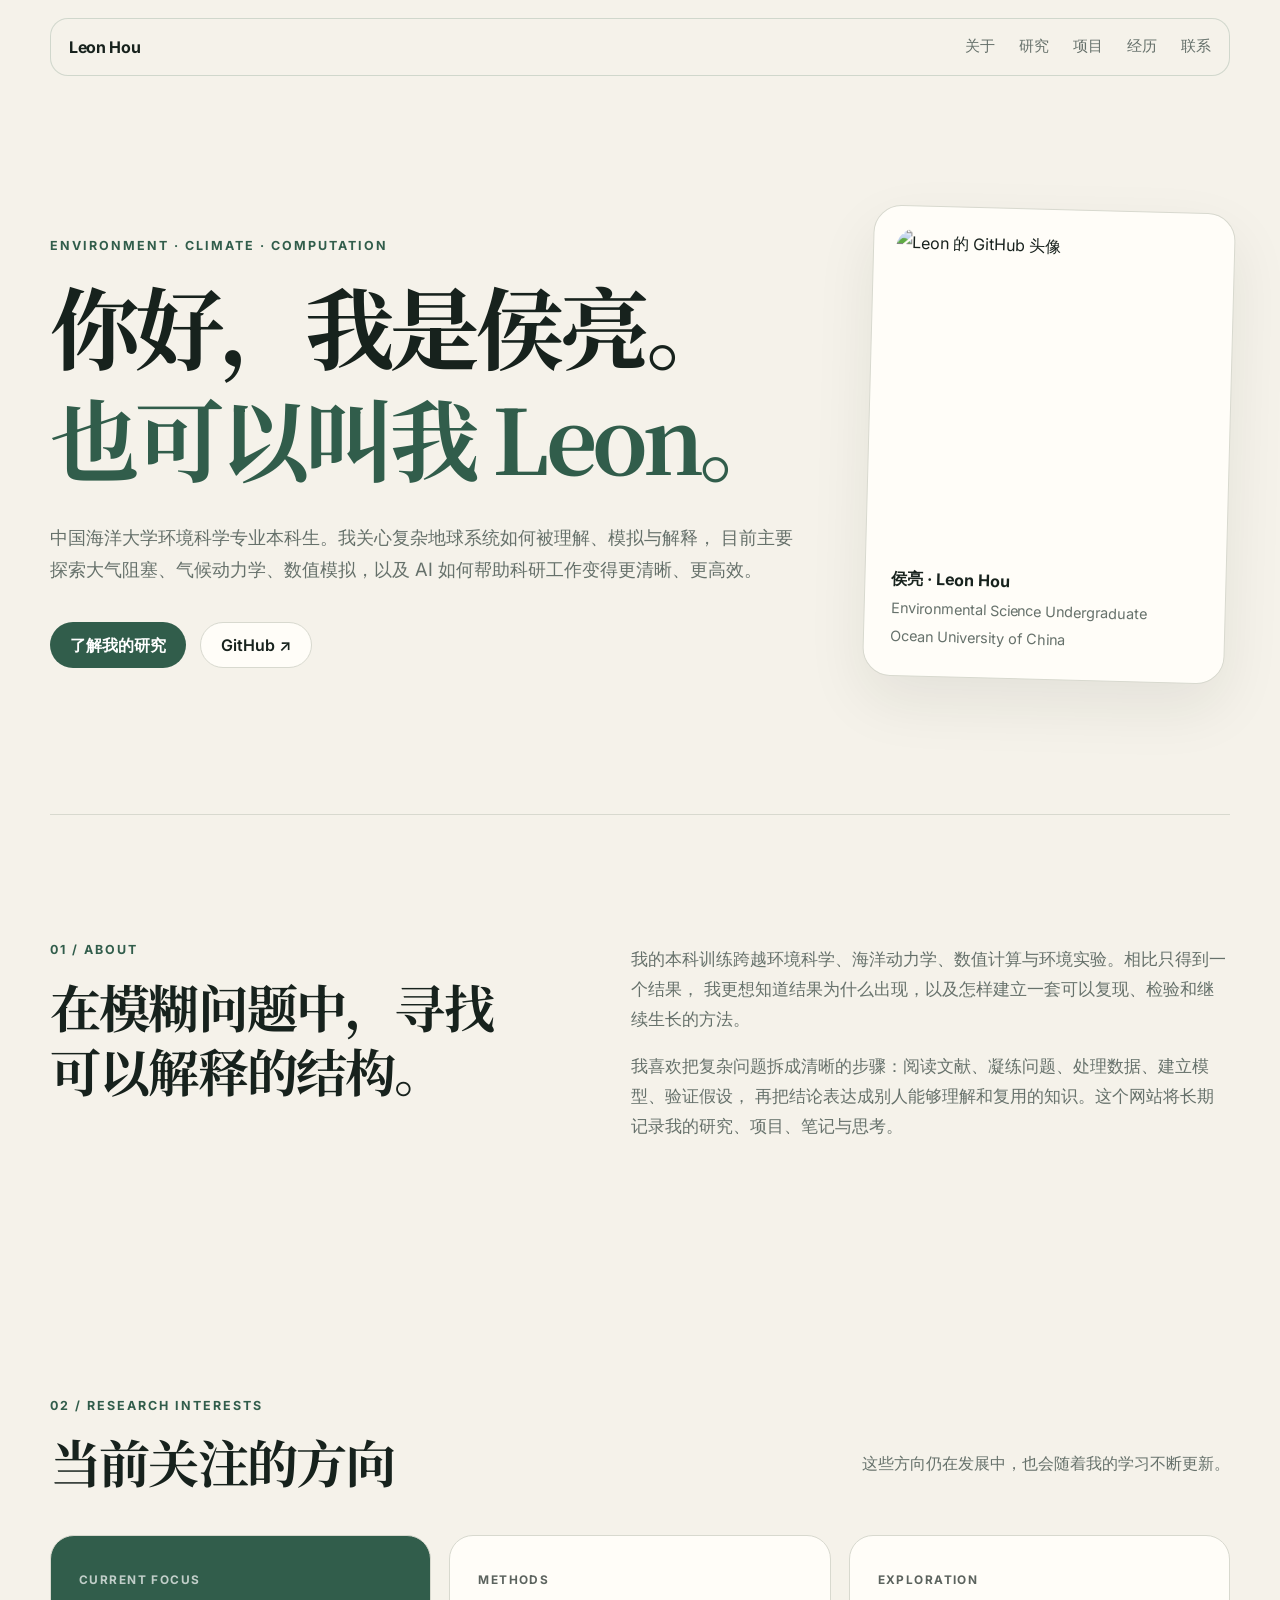
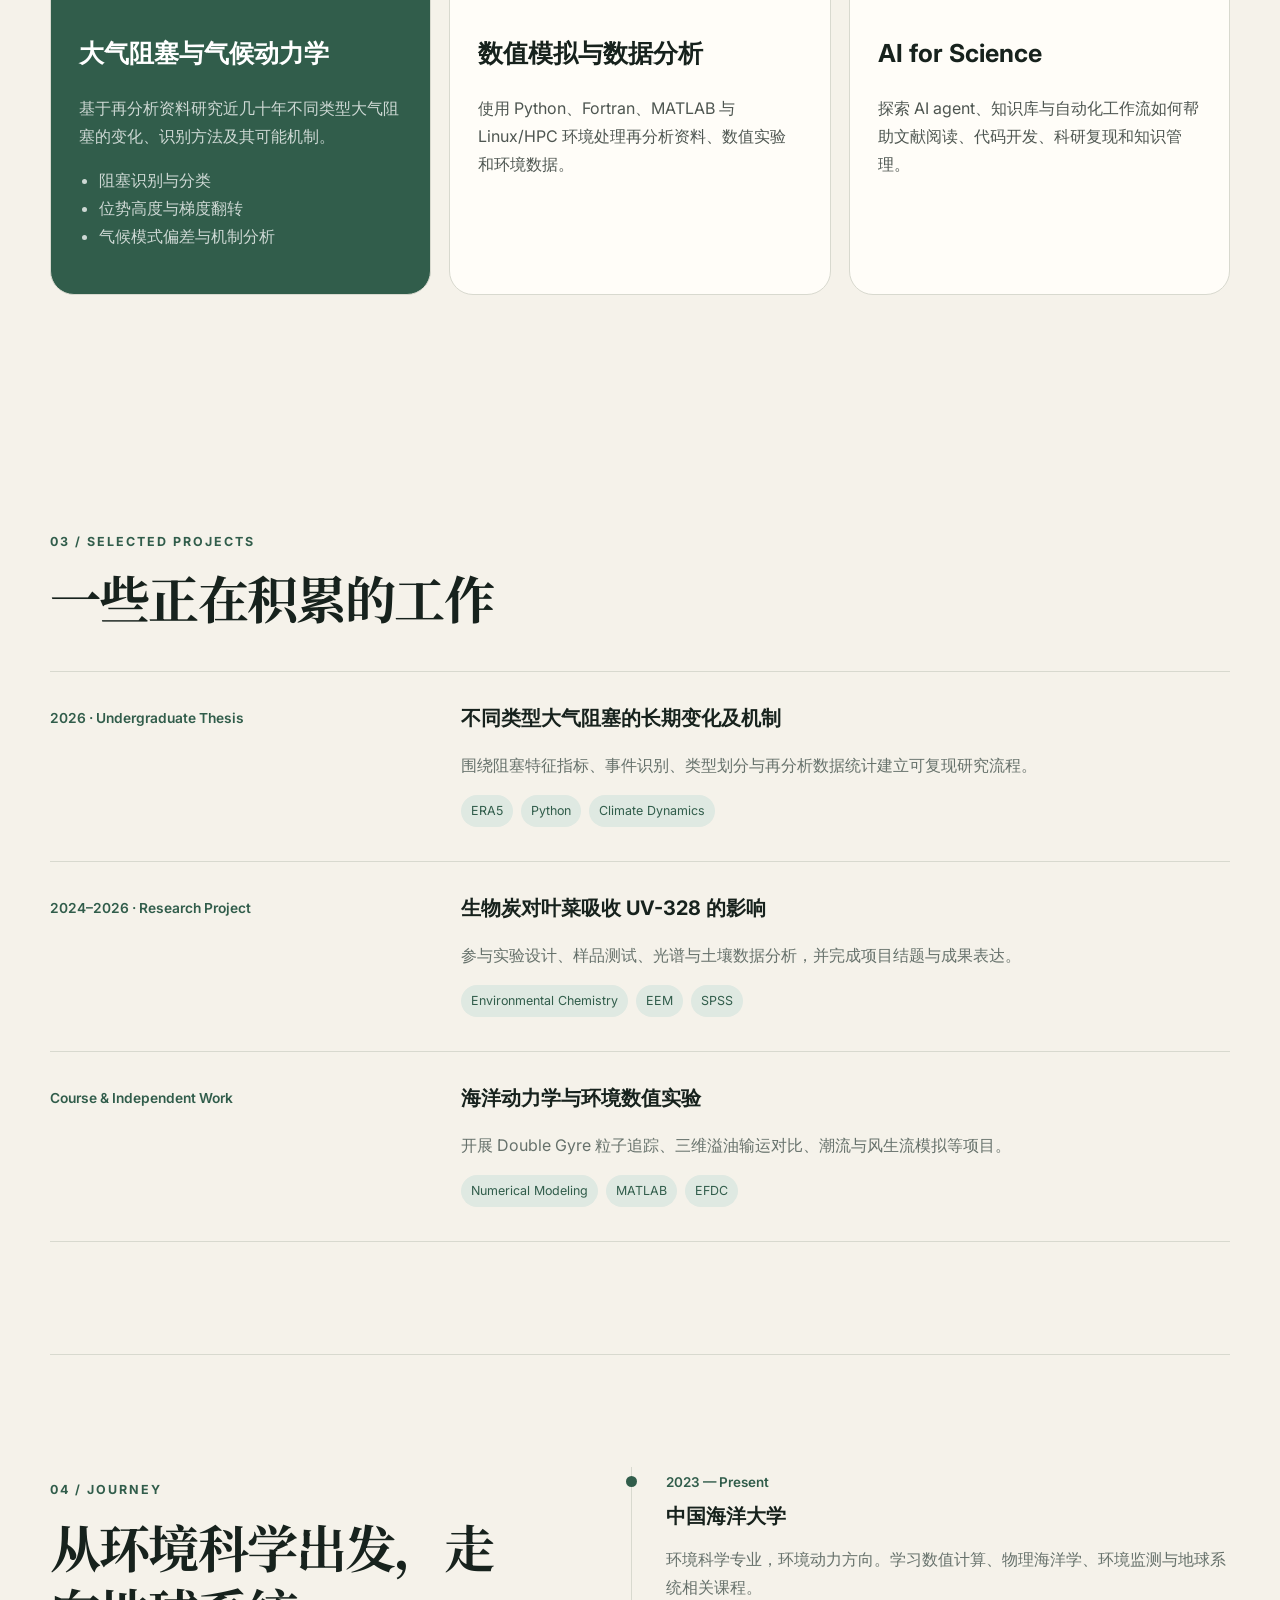
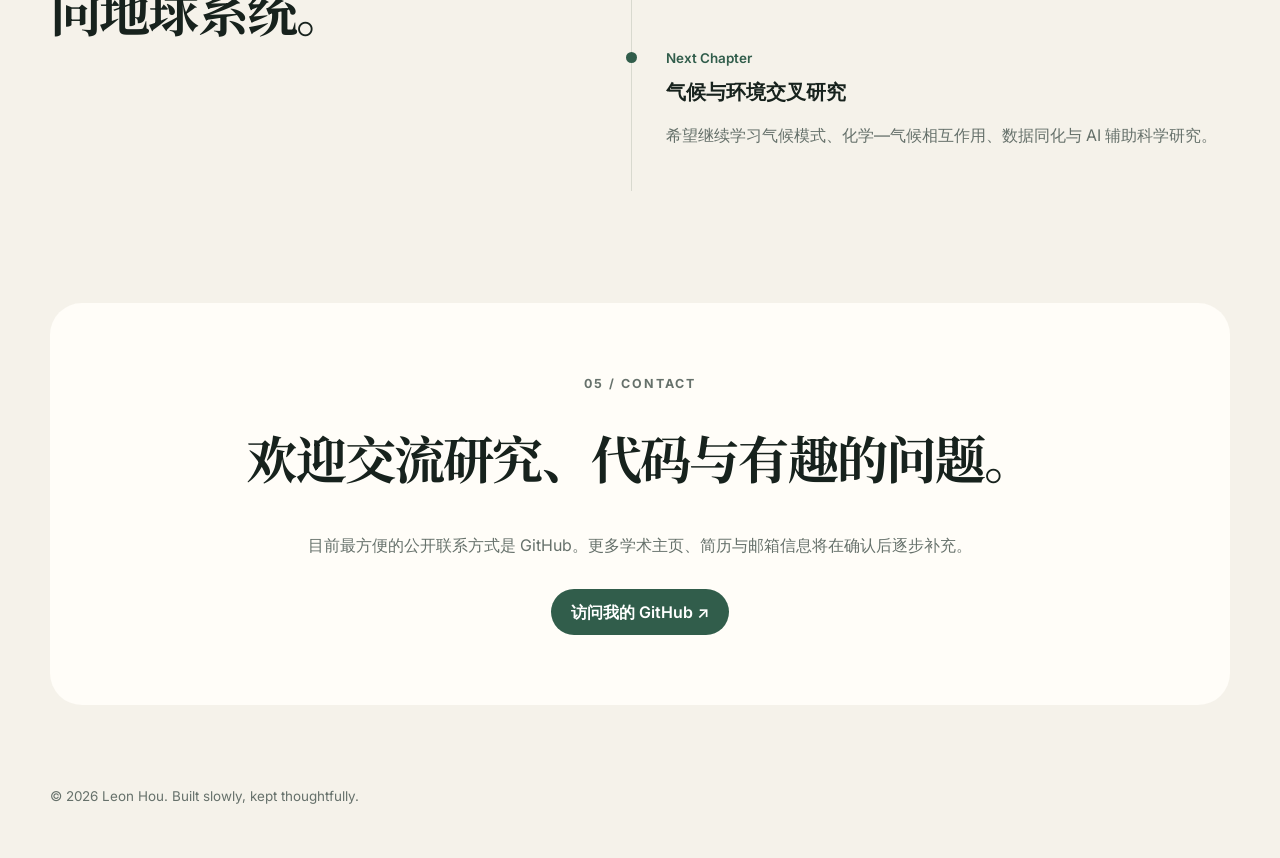
==== index.html @ 3b173655 "main" ====
<!DOCTYPE html>
<html lang="zh-CN">
<head>
  <meta charset="UTF-8">
  <meta name="viewport" content="width=device-width, initial-scale=1.0">
  <meta name="description" content="侯亮（Leon）的个人学术主页，记录环境科学、气候动力学、大气阻塞、数值模拟与 AI 工具探索。">
  <meta name="theme-color" content="#f5f2ea">
  <title>Leon Hou | 侯亮</title>
  <link rel="preconnect" href="https://fonts.googleapis.com">
  <link rel="preconnect" href="https://fonts.gstatic.com" crossorigin>
  <link href="https://fonts.googleapis.com/css2?family=Inter:wght@400;500;600;700&family=Noto+Serif+SC:wght@500;600;700&display=swap" rel="stylesheet">
  <link rel="stylesheet" href="styles.css">
</head>
<body>
  <header class="site-header">
    <a class="brand" href="#top" aria-label="返回首页">Leon Hou</a>
    <button class="menu-button" type="button" aria-expanded="false" aria-controls="main-nav">菜单</button>
    <nav id="main-nav" aria-label="主导航">
      <a href="#about">关于</a>
      <a href="#research">研究</a>
      <a href="#projects">项目</a>
      <a href="#journey">经历</a>
      <a href="#contact">联系</a>
    </nav>
  </header>

  <main id="top">
    <section class="hero section-shell">
      <div class="hero-copy">
        <p class="eyebrow">ENVIRONMENT · CLIMATE · COMPUTATION</p>
        <h1>你好，我是侯亮。<br><span>也可以叫我 Leon。</span></h1>
        <p class="lead">
          中国海洋大学环境科学专业本科生。我关心复杂地球系统如何被理解、模拟与解释，
          目前主要探索大气阻塞、气候动力学、数值模拟，以及 AI 如何帮助科研工作变得更清晰、更高效。
        </p>
        <div class="hero-actions">
          <a class="button primary" href="#research">了解我的研究</a>
          <a class="button secondary" href="https://github.com/LEoNYun107" target="_blank" rel="noreferrer">GitHub ↗</a>
        </div>
      </div>
      <aside class="hero-card" aria-label="个人简介">
        <img src="https://avatars.githubusercontent.com/u/148601316?v=4" alt="Leon 的 GitHub 头像">
        <div>
          <strong>侯亮 · Leon Hou</strong>
          <p>Environmental Science Undergraduate</p>
          <p>Ocean University of China</p>
        </div>
      </aside>
    </section>

    <section id="about" class="section-shell two-column">
      <div>
        <p class="section-number">01 / ABOUT</p>
        <h2>在模糊问题中，寻找可以解释的结构。</h2>
      </div>
      <div class="prose">
        <p>
          我的本科训练跨越环境科学、海洋动力学、数值计算与环境实验。相比只得到一个结果，
          我更想知道结果为什么出现，以及怎样建立一套可以复现、检验和继续生长的方法。
        </p>
        <p>
          我喜欢把复杂问题拆成清晰的步骤：阅读文献、凝练问题、处理数据、建立模型、验证假设，
          再把结论表达成别人能够理解和复用的知识。这个网站将长期记录我的研究、项目、笔记与思考。
        </p>
      </div>
    </section>

    <section id="research" class="section-shell">
      <p class="section-number">02 / RESEARCH INTERESTS</p>
      <div class="section-heading">
        <h2>当前关注的方向</h2>
        <p>这些方向仍在发展中，也会随着我的学习不断更新。</p>
      </div>
      <div class="card-grid">
        <article class="card featured">
          <span>Current Focus</span>
          <h3>大气阻塞与气候动力学</h3>
          <p>基于再分析资料研究近几十年不同类型大气阻塞的变化、识别方法及其可能机制。</p>
          <ul>
            <li>阻塞识别与分类</li>
            <li>位势高度与梯度翻转</li>
            <li>气候模式偏差与机制分析</li>
          </ul>
        </article>
        <article class="card">
          <span>Methods</span>
          <h3>数值模拟与数据分析</h3>
          <p>使用 Python、Fortran、MATLAB 与 Linux/HPC 环境处理再分析资料、数值实验和环境数据。</p>
        </article>
        <article class="card">
          <span>Exploration</span>
          <h3>AI for Science</h3>
          <p>探索 AI agent、知识库与自动化工作流如何帮助文献阅读、代码开发、科研复现和知识管理。</p>
        </article>
      </div>
    </section>

    <section id="projects" class="section-shell">
      <p class="section-number">03 / SELECTED PROJECTS</p>
      <div class="section-heading">
        <h2>一些正在积累的工作</h2>
      </div>
      <div class="project-list">
        <article class="project">
          <div class="project-meta">2026 · Undergraduate Thesis</div>
          <div>
            <h3>不同类型大气阻塞的长期变化及机制</h3>
            <p>围绕阻塞特征指标、事件识别、类型划分与再分析数据统计建立可复现研究流程。</p>
            <div class="tags"><span>ERA5</span><span>Python</span><span>Climate Dynamics</span></div>
          </div>
        </article>
        <article class="project">
          <div class="project-meta">2024–2026 · Research Project</div>
          <div>
            <h3>生物炭对叶菜吸收 UV-328 的影响</h3>
            <p>参与实验设计、样品测试、光谱与土壤数据分析，并完成项目结题与成果表达。</p>
            <div class="tags"><span>Environmental Chemistry</span><span>EEM</span><span>SPSS</span></div>
          </div>
        </article>
        <article class="project">
          <div class="project-meta">Course & Independent Work</div>
          <div>
            <h3>海洋动力学与环境数值实验</h3>
            <p>开展 Double Gyre 粒子追踪、三维溢油输运对比、潮流与风生流模拟等项目。</p>
            <div class="tags"><span>Numerical Modeling</span><span>MATLAB</span><span>EFDC</span></div>
          </div>
        </article>
      </div>
    </section>

    <section id="journey" class="section-shell two-column">
      <div>
        <p class="section-number">04 / JOURNEY</p>
        <h2>从环境科学出发，走向地球系统。</h2>
      </div>
      <div class="timeline">
        <div class="timeline-item">
          <time>2023 — Present</time>
          <h3>中国海洋大学</h3>
          <p>环境科学专业，环境动力方向。学习数值计算、物理海洋学、环境监测与地球系统相关课程。</p>
        </div>
        <div class="timeline-item">
          <time>Next Chapter</time>
          <h3>气候与环境交叉研究</h3>
          <p>希望继续学习气候模式、化学—气候相互作用、数据同化与 AI 辅助科学研究。</p>
        </div>
      </div>
    </section>

    <section id="contact" class="section-shell contact-panel">
      <p class="section-number">05 / CONTACT</p>
      <h2>欢迎交流研究、代码与有趣的问题。</h2>
      <p>目前最方便的公开联系方式是 GitHub。更多学术主页、简历与邮箱信息将在确认后逐步补充。</p>
      <a class="button primary" href="https://github.com/LEoNYun107" target="_blank" rel="noreferrer">访问我的 GitHub ↗</a>
    </section>
  </main>

  <footer>
    <p>© <span id="year"></span> Leon Hou. Built slowly, kept thoughtfully.</p>
  </footer>

  <script src="script.js"></script>
</body>
</html>
---- styles.css ----
:root {
  --bg: #f5f2ea;
  --surface: #fffdf8;
  --text: #17221d;
  --muted: #66716b;
  --line: #d8d9cf;
  --accent: #315d4b;
  --accent-soft: #dfe9e2;
  --max-width: 1180px;
  --serif: "Noto Serif SC", Georgia, serif;
  --sans: "Inter", "PingFang SC", "Microsoft YaHei", sans-serif;
}

* { box-sizing: border-box; }
html { scroll-behavior: smooth; }
body {
  margin: 0;
  background: var(--bg);
  color: var(--text);
  font-family: var(--sans);
  line-height: 1.75;
}
a { color: inherit; }
img { max-width: 100%; display: block; }

.site-header {
  position: sticky;
  top: 0;
  z-index: 10;
  width: min(calc(100% - 40px), var(--max-width));
  margin: 18px auto 0;
  padding: 14px 18px;
  display: flex;
  align-items: center;
  justify-content: space-between;
  border: 1px solid rgba(49, 93, 75, .18);
  border-radius: 18px;
  background: rgba(245, 242, 234, .88);
  backdrop-filter: blur(18px);
}
.brand {
  text-decoration: none;
  font-weight: 700;
  letter-spacing: -.02em;
}
nav { display: flex; gap: 24px; }
nav a {
  text-decoration: none;
  color: var(--muted);
  font-size: .92rem;
}
nav a:hover { color: var(--accent); }
.menu-button { display: none; }

.section-shell {
  width: min(calc(100% - 40px), var(--max-width));
  margin: 0 auto;
  padding: 112px 0;
}
.hero {
  min-height: 82vh;
  display: grid;
  grid-template-columns: 1.55fr .75fr;
  gap: 70px;
  align-items: center;
}
.eyebrow, .section-number {
  color: var(--accent);
  font-size: .78rem;
  font-weight: 700;
  letter-spacing: .16em;
}
h1, h2, h3 { margin-top: 0; line-height: 1.25; }
h1 {
  margin-bottom: 28px;
  font-family: var(--serif);
  font-size: clamp(3.3rem, 7vw, 6.8rem);
  letter-spacing: -.055em;
}
h1 span { color: var(--accent); }
h2 {
  font-family: var(--serif);
  font-size: clamp(2rem, 4vw, 3.6rem);
  letter-spacing: -.035em;
}
h3 { font-size: 1.25rem; }
.lead {
  max-width: 760px;
  color: var(--muted);
  font-size: 1.15rem;
}
.hero-actions {
  display: flex;
  gap: 14px;
  margin-top: 36px;
  flex-wrap: wrap;
}
.button {
  display: inline-flex;
  align-items: center;
  justify-content: center;
  min-height: 46px;
  padding: 0 20px;
  border-radius: 999px;
  text-decoration: none;
  font-weight: 600;
}
.button.primary { background: var(--accent); color: white; }
.button.secondary { border: 1px solid var(--line); background: var(--surface); }
.hero-card {
  padding: 22px;
  border: 1px solid var(--line);
  border-radius: 28px;
  background: var(--surface);
  transform: rotate(1.5deg);
  box-shadow: 0 24px 60px rgba(23, 34, 29, .08);
}
.hero-card img {
  aspect-ratio: 1;
  object-fit: cover;
  border-radius: 20px;
  filter: saturate(.88);
}
.hero-card div { padding: 20px 4px 2px; }
.hero-card p { margin: 3px 0; color: var(--muted); font-size: .9rem; }

.two-column {
  display: grid;
  grid-template-columns: .9fr 1.1fr;
  gap: 90px;
  border-top: 1px solid var(--line);
}
.prose { color: var(--muted); font-size: 1.07rem; }
.section-heading {
  display: flex;
  justify-content: space-between;
  align-items: end;
  gap: 40px;
  margin-bottom: 42px;
}
.section-heading h2 { margin-bottom: 0; }
.section-heading p { max-width: 420px; color: var(--muted); }

.card-grid {
  display: grid;
  grid-template-columns: repeat(3, 1fr);
  gap: 18px;
}
.card {
  min-height: 320px;
  padding: 28px;
  border: 1px solid var(--line);
  border-radius: 24px;
  background: var(--surface);
}
.card.featured {
  background: var(--accent);
  color: white;
}
.card > span {
  font-size: .74rem;
  font-weight: 700;
  letter-spacing: .12em;
  text-transform: uppercase;
  opacity: .7;
}
.card h3 { margin-top: 46px; font-size: 1.55rem; }
.card p, .card li { opacity: .76; }
.card ul { padding-left: 20px; }

.project-list { border-top: 1px solid var(--line); }
.project {
  display: grid;
  grid-template-columns: .65fr 1.35fr;
  gap: 40px;
  padding: 34px 0;
  border-bottom: 1px solid var(--line);
}
.project-meta { color: var(--accent); font-size: .86rem; font-weight: 600; }
.project p { max-width: 700px; color: var(--muted); }
.tags { display: flex; flex-wrap: wrap; gap: 8px; }
.tags span {
  padding: 5px 10px;
  border-radius: 999px;
  background: var(--accent-soft);
  color: var(--accent);
  font-size: .78rem;
}

.timeline { border-left: 1px solid var(--line); padding-left: 34px; }
.timeline-item { position: relative; margin-bottom: 42px; }
.timeline-item::before {
  content: "";
  position: absolute;
  left: -40px;
  top: 9px;
  width: 11px;
  height: 11px;
  border-radius: 50%;
  background: var(--accent);
}
.timeline time { color: var(--accent); font-size: .84rem; font-weight: 600; }
.timeline h3 { margin: 9px 0; }
.timeline p { color: var(--muted); }

.contact-panel {
  margin-bottom: 80px;
  padding: 70px;
  border-radius: 32px;
  background: var(--surface);
  text-align: center;
}
.contact-panel h2 { max-width: 820px; margin-left: auto; margin-right: auto; }
.contact-panel p { max-width: 680px; margin: 0 auto 30px; color: var(--muted); }

footer {
  width: min(calc(100% - 40px), var(--max-width));
  margin: 0 auto;
  padding: 0 0 36px;
  color: var(--muted);
  font-size: .84rem;
}

@media (max-width: 800px) {
  .site-header { width: min(calc(100% - 24px), var(--max-width)); }
  .menu-button {
    display: block;
    border: 1px solid var(--line);
    border-radius: 999px;
    background: var(--surface);
    padding: 7px 13px;
  }
  nav {
    display: none;
    position: absolute;
    top: 64px;
    left: 0;
    right: 0;
    padding: 18px;
    flex-direction: column;
    border: 1px solid var(--line);
    border-radius: 18px;
    background: var(--surface);
  }
  nav.open { display: flex; }
  .section-shell { width: min(calc(100% - 28px), var(--max-width)); padding: 78px 0; }
  .hero { min-height: auto; grid-template-columns: 1fr; gap: 40px; }
  .hero-card { max-width: 360px; }
  .two-column, .card-grid, .project { grid-template-columns: 1fr; gap: 28px; }
  .section-heading { display: block; }
  .card { min-height: auto; }
  .contact-panel { padding: 48px 24px; }
}
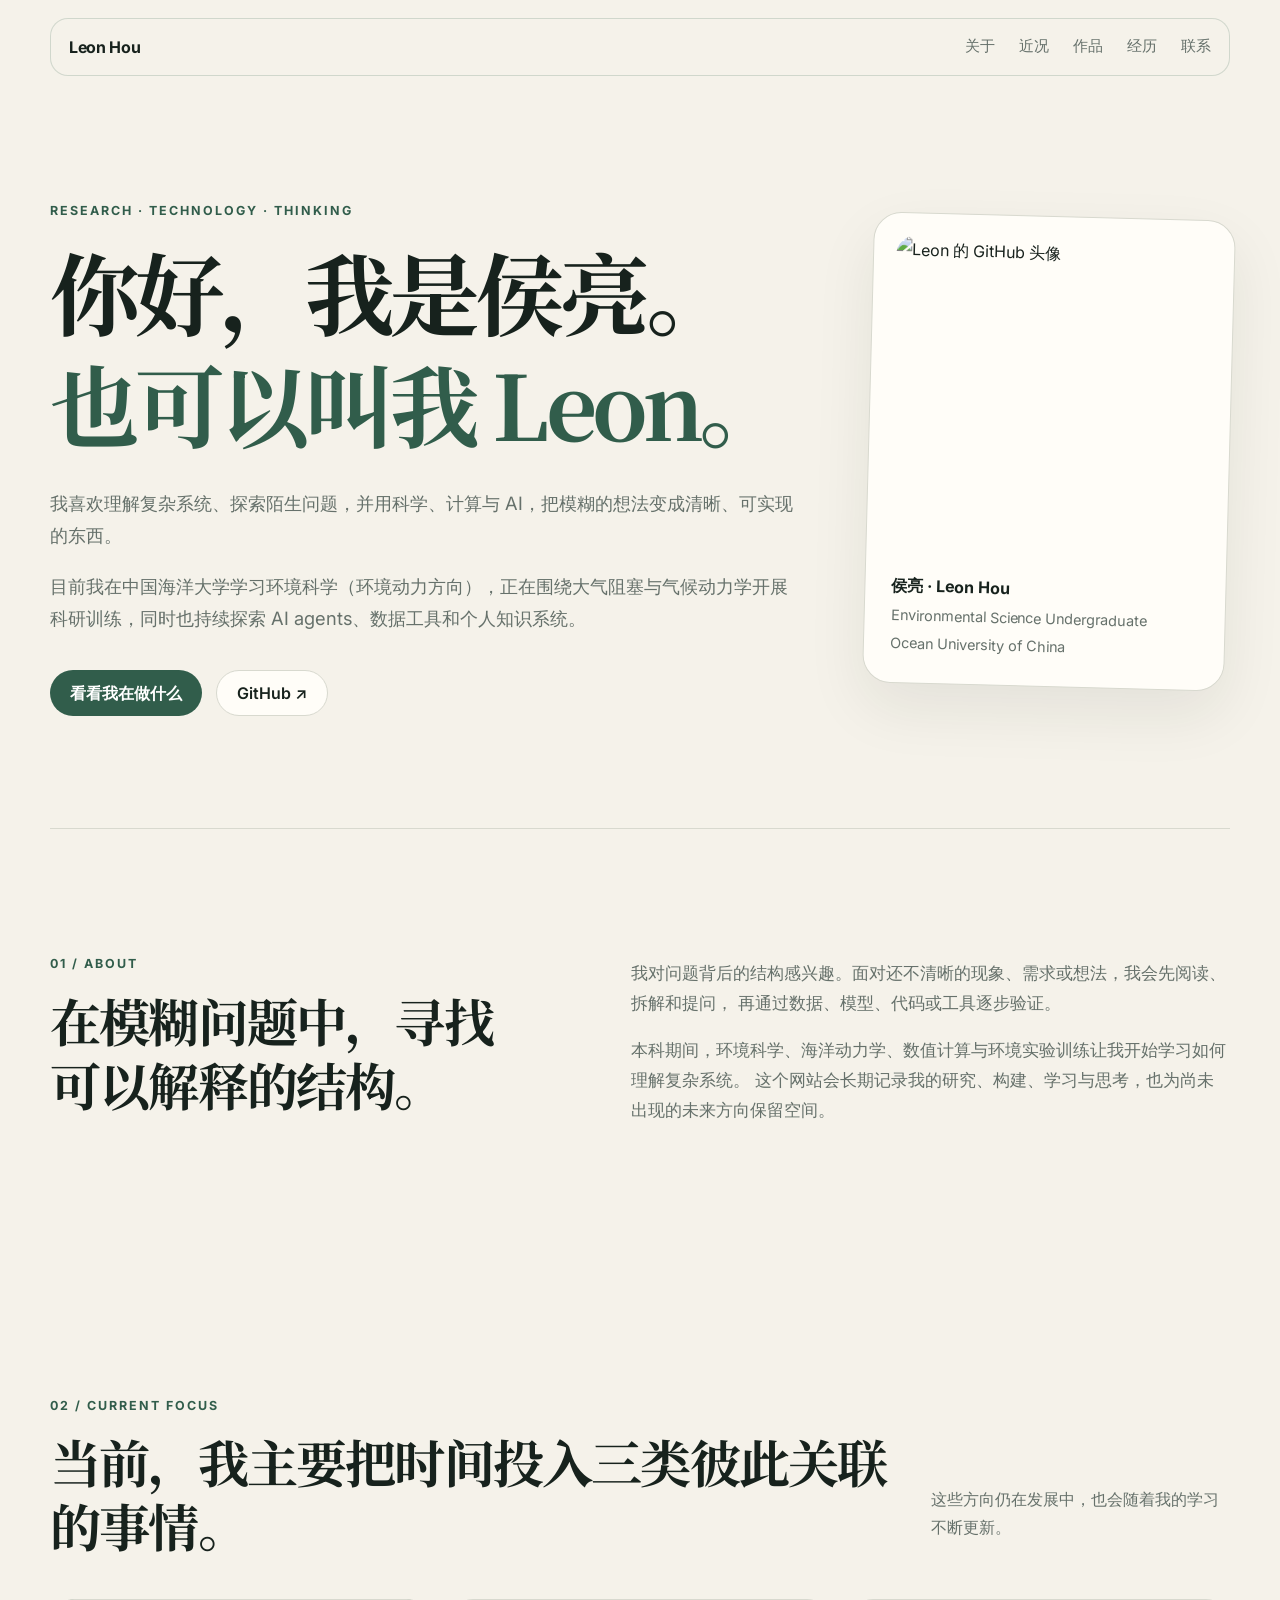
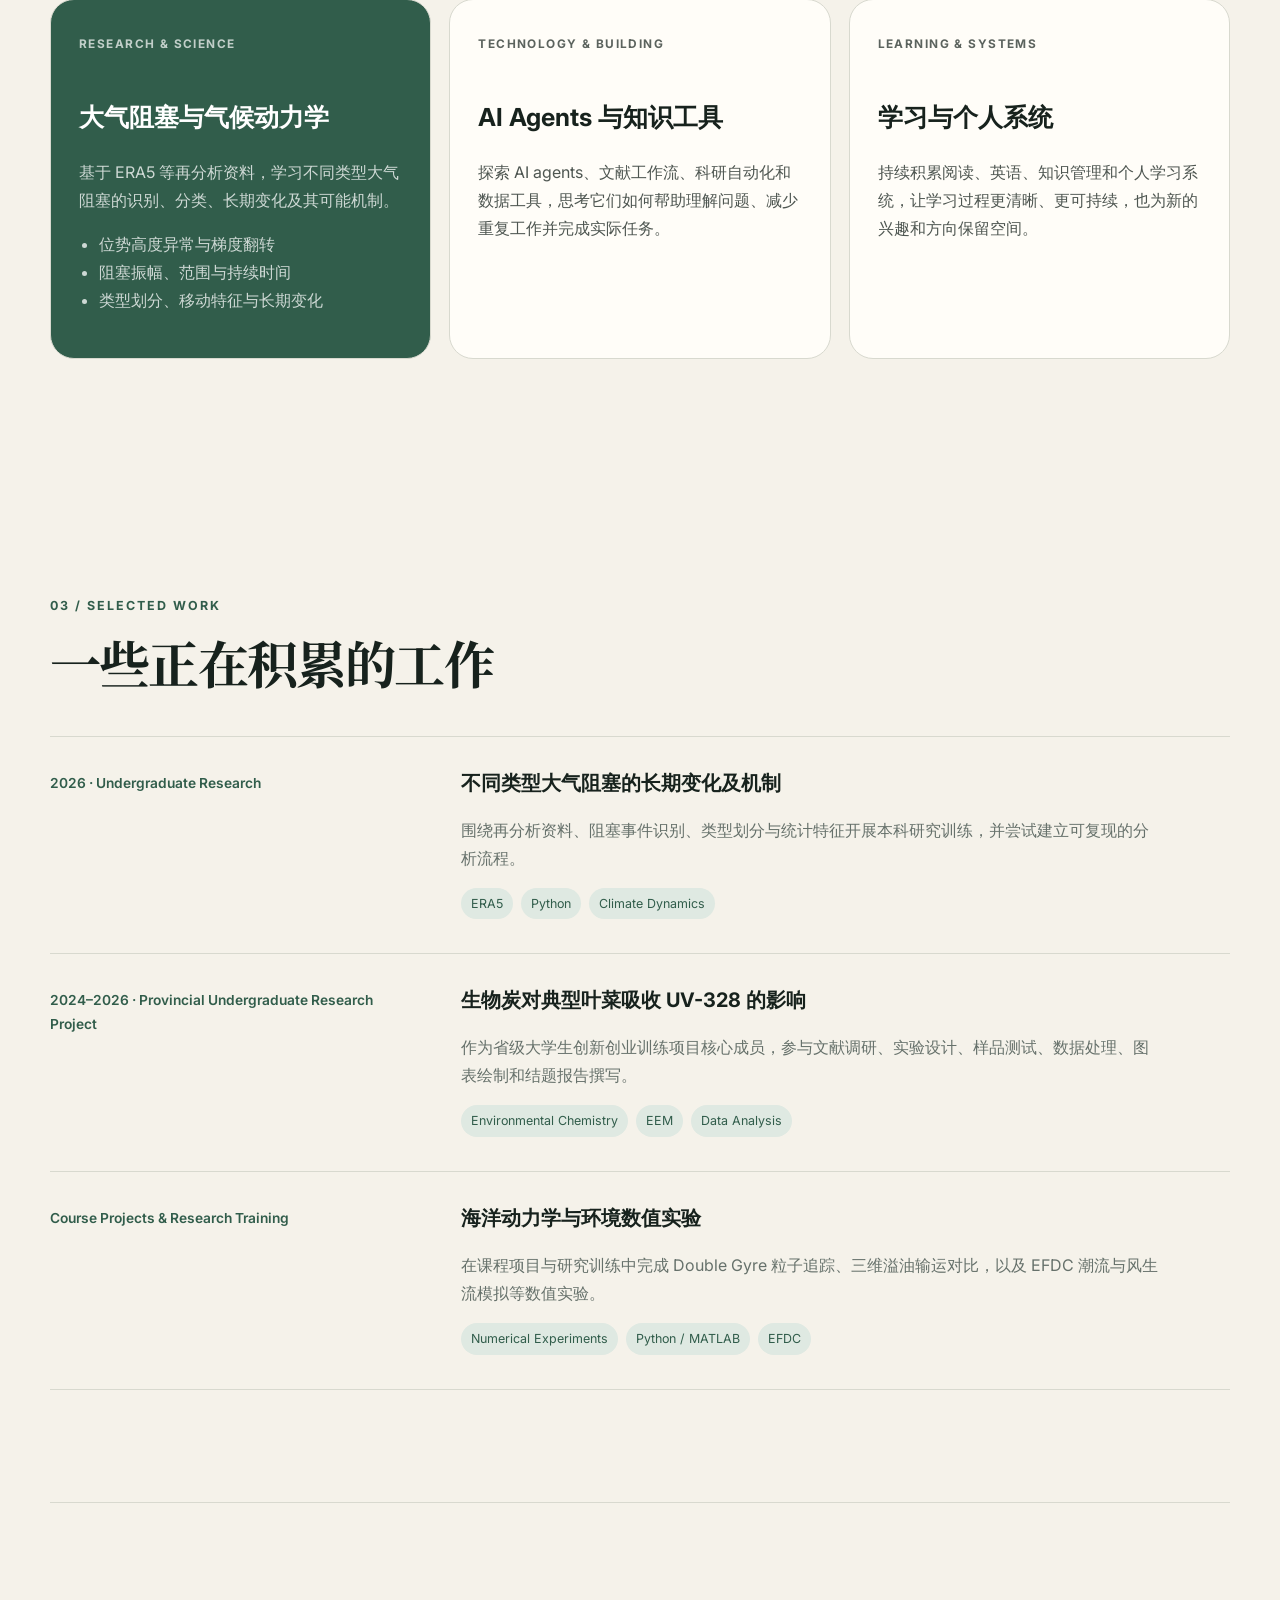
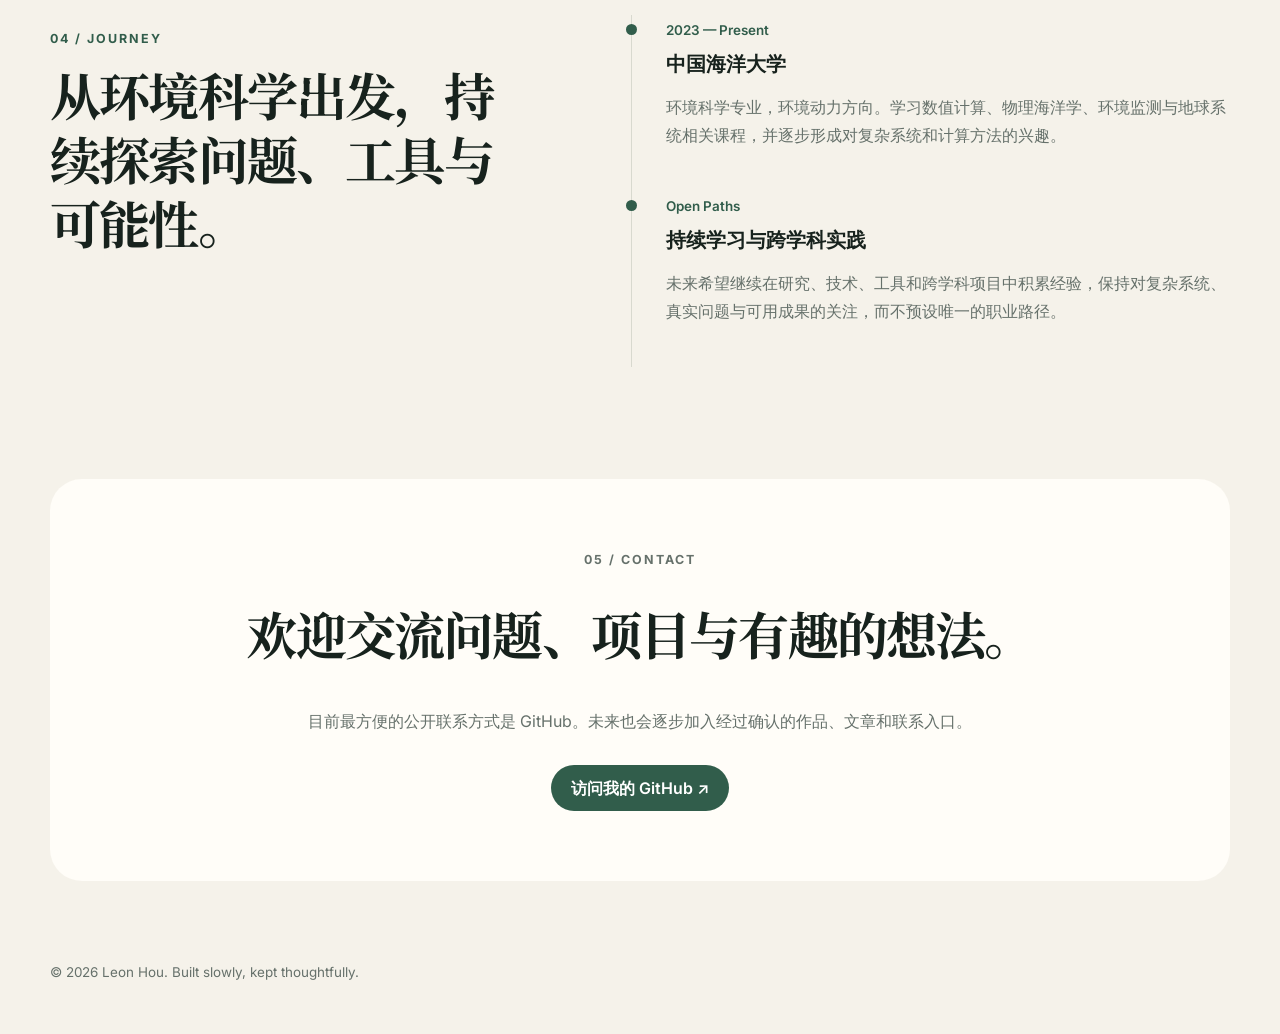
==== commit 19c75de4: "v0.2" ====
--- a/index.html
+++ b/index.html
@@ -3,7 +3,7 @@
 <head>
   <meta charset="UTF-8">
   <meta name="viewport" content="width=device-width, initial-scale=1.0">
-  <meta name="description" content="侯亮（Leon）的个人学术主页，记录环境科学、气候动力学、大气阻塞、数值模拟与 AI 工具探索。">
+  <meta name="description" content="侯亮（Leon）的长期个人主页，记录研究、技术构建、学习与思考，包括气候动力学、数值模拟、AI agents 和知识工具探索。">
   <meta name="theme-color" content="#f5f2ea">
   <title>Leon Hou | 侯亮</title>
   <link rel="preconnect" href="https://fonts.googleapis.com">
@@ -17,8 +17,8 @@
     <button class="menu-button" type="button" aria-expanded="false" aria-controls="main-nav">菜单</button>
     <nav id="main-nav" aria-label="主导航">
       <a href="#about">关于</a>
-      <a href="#research">研究</a>
-      <a href="#projects">项目</a>
+      <a href="#focus">近况</a>
+      <a href="#work">作品</a>
       <a href="#journey">经历</a>
       <a href="#contact">联系</a>
     </nav>
@@ -27,15 +27,13 @@
   <main id="top">
     <section class="hero section-shell">
       <div class="hero-copy">
-        <p class="eyebrow">ENVIRONMENT · CLIMATE · COMPUTATION</p>
+        <p class="eyebrow">RESEARCH · TECHNOLOGY · THINKING</p>
         <h1>你好，我是侯亮。<br><span>也可以叫我 Leon。</span></h1>
-        <p class="lead">
-          中国海洋大学环境科学专业本科生。我关心复杂地球系统如何被理解、模拟与解释，
-          目前主要探索大气阻塞、气候动力学、数值模拟，以及 AI 如何帮助科研工作变得更清晰、更高效。
-        </p>
+        <p class="lead">我喜欢理解复杂系统、探索陌生问题，并用科学、计算与 AI，把模糊的想法变成清晰、可实现的东西。</p>
+        <p class="lead">目前我在中国海洋大学学习环境科学（环境动力方向），正在围绕大气阻塞与气候动力学开展科研训练，同时也持续探索 AI agents、数据工具和个人知识系统。</p>
         <div class="hero-actions">
-          <a class="button primary" href="#research">了解我的研究</a>
-          <a class="button secondary" href="https://github.com/LEoNYun107" target="_blank" rel="noreferrer">GitHub ↗</a>
+          <a class="button primary" href="#work">看看我在做什么</a>
+          <a class="button secondary" href="https://github.com/LEoNYun107" target="_blank" rel="noopener noreferrer">GitHub ↗</a>
         </div>
       </div>
       <aside class="hero-card" aria-label="个人简介">
@@ -55,74 +53,74 @@
       </div>
       <div class="prose">
         <p>
-          我的本科训练跨越环境科学、海洋动力学、数值计算与环境实验。相比只得到一个结果，
-          我更想知道结果为什么出现，以及怎样建立一套可以复现、检验和继续生长的方法。
+          我对问题背后的结构感兴趣。面对还不清晰的现象、需求或想法，我会先阅读、拆解和提问，
+          再通过数据、模型、代码或工具逐步验证。
         </p>
         <p>
-          我喜欢把复杂问题拆成清晰的步骤：阅读文献、凝练问题、处理数据、建立模型、验证假设，
-          再把结论表达成别人能够理解和复用的知识。这个网站将长期记录我的研究、项目、笔记与思考。
+          本科期间，环境科学、海洋动力学、数值计算与环境实验训练让我开始学习如何理解复杂系统。
+          这个网站会长期记录我的研究、构建、学习与思考，也为尚未出现的未来方向保留空间。
         </p>
       </div>
     </section>
 
-    <section id="research" class="section-shell">
-      <p class="section-number">02 / RESEARCH INTERESTS</p>
+    <section id="focus" class="section-shell">
+      <p class="section-number">02 / CURRENT FOCUS</p>
       <div class="section-heading">
-        <h2>当前关注的方向</h2>
+        <h2>当前，我主要把时间投入三类彼此关联的事情。</h2>
         <p>这些方向仍在发展中，也会随着我的学习不断更新。</p>
       </div>
       <div class="card-grid">
         <article class="card featured">
-          <span>Current Focus</span>
+          <span>Research &amp; Science</span>
           <h3>大气阻塞与气候动力学</h3>
-          <p>基于再分析资料研究近几十年不同类型大气阻塞的变化、识别方法及其可能机制。</p>
+          <p>基于 ERA5 等再分析资料，学习不同类型大气阻塞的识别、分类、长期变化及其可能机制。</p>
           <ul>
-            <li>阻塞识别与分类</li>
-            <li>位势高度与梯度翻转</li>
-            <li>气候模式偏差与机制分析</li>
+            <li>位势高度异常与梯度翻转</li>
+            <li>阻塞振幅、范围与持续时间</li>
+            <li>类型划分、移动特征与长期变化</li>
           </ul>
         </article>
         <article class="card">
-          <span>Methods</span>
-          <h3>数值模拟与数据分析</h3>
-          <p>使用 Python、Fortran、MATLAB 与 Linux/HPC 环境处理再分析资料、数值实验和环境数据。</p>
+          <span>Technology &amp; Building</span>
+          <h3>AI Agents 与知识工具</h3>
+          <p>探索 AI agents、文献工作流、科研自动化和数据工具，思考它们如何帮助理解问题、减少重复工作并完成实际任务。</p>
         </article>
         <article class="card">
-          <span>Exploration</span>
-          <h3>AI for Science</h3>
-          <p>探索 AI agent、知识库与自动化工作流如何帮助文献阅读、代码开发、科研复现和知识管理。</p>
+          <span>Learning &amp; Systems</span>
+          <h3>学习与个人系统</h3>
+          <p>持续积累阅读、英语、知识管理和个人学习系统，让学习过程更清晰、更可持续，也为新的兴趣和方向保留空间。</p>
         </article>
       </div>
     </section>
 
-    <section id="projects" class="section-shell">
-      <p class="section-number">03 / SELECTED PROJECTS</p>
+    <section id="work" class="section-shell">
+      <p class="section-number">03 / SELECTED WORK</p>
       <div class="section-heading">
         <h2>一些正在积累的工作</h2>
       </div>
       <div class="project-list">
         <article class="project">
-          <div class="project-meta">2026 · Undergraduate Thesis</div>
+          <div class="project-meta">2026 · Undergraduate Research</div>
           <div>
             <h3>不同类型大气阻塞的长期变化及机制</h3>
-            <p>围绕阻塞特征指标、事件识别、类型划分与再分析数据统计建立可复现研究流程。</p>
+            <p>围绕再分析资料、阻塞事件识别、类型划分与统计特征开展本科研究训练，并尝试建立可复现的分析流程。</p>
             <div class="tags"><span>ERA5</span><span>Python</span><span>Climate Dynamics</span></div>
           </div>
         </article>
         <article class="project">
-          <div class="project-meta">2024–2026 · Research Project</div>
+          <div class="project-meta">2024–2026 · Provincial Undergraduate Research Project</div>
           <div>
-            <h3>生物炭对叶菜吸收 UV-328 的影响</h3>
-            <p>参与实验设计、样品测试、光谱与土壤数据分析，并完成项目结题与成果表达。</p>
-            <div class="tags"><span>Environmental Chemistry</span><span>EEM</span><span>SPSS</span></div>
+            <h3>生物炭对典型叶菜吸收 UV-328 的影响</h3>
+            <p>作为省级大学生创新创业训练项目核心成员，参与文献调研、实验设计、样品测试、数据处理、图表绘制和结题报告撰写。</p>
+            <div class="tags"><span>Environmental Chemistry</span><span>EEM</span><span>Data Analysis</span></div>
           </div>
         </article>
         <article class="project">
-          <div class="project-meta">Course & Independent Work</div>
+          <div class="project-meta">Course Projects &amp; Research Training</div>
           <div>
             <h3>海洋动力学与环境数值实验</h3>
-            <p>开展 Double Gyre 粒子追踪、三维溢油输运对比、潮流与风生流模拟等项目。</p>
-            <div class="tags"><span>Numerical Modeling</span><span>MATLAB</span><span>EFDC</span></div>
+            <p>在课程项目与研究训练中完成 Double Gyre 粒子追踪、三维溢油输运对比，以及 EFDC 潮流与风生流模拟等数值实验。</p>
+            <div class="tags"><span>Numerical Experiments</span><span>Python / MATLAB</span><span>EFDC</span></div>
           </div>
         </article>
       </div>
@@ -131,27 +129,27 @@
     <section id="journey" class="section-shell two-column">
       <div>
         <p class="section-number">04 / JOURNEY</p>
-        <h2>从环境科学出发，走向地球系统。</h2>
+        <h2>从环境科学出发，持续探索问题、工具与可能性。</h2>
       </div>
       <div class="timeline">
         <div class="timeline-item">
           <time>2023 — Present</time>
           <h3>中国海洋大学</h3>
-          <p>环境科学专业，环境动力方向。学习数值计算、物理海洋学、环境监测与地球系统相关课程。</p>
+          <p>环境科学专业，环境动力方向。学习数值计算、物理海洋学、环境监测与地球系统相关课程，并逐步形成对复杂系统和计算方法的兴趣。</p>
         </div>
         <div class="timeline-item">
-          <time>Next Chapter</time>
-          <h3>气候与环境交叉研究</h3>
-          <p>希望继续学习气候模式、化学—气候相互作用、数据同化与 AI 辅助科学研究。</p>
+          <time>Open Paths</time>
+          <h3>持续学习与跨学科实践</h3>
+          <p>未来希望继续在研究、技术、工具和跨学科项目中积累经验，保持对复杂系统、真实问题与可用成果的关注，而不预设唯一的职业路径。</p>
         </div>
       </div>
     </section>
 
     <section id="contact" class="section-shell contact-panel">
       <p class="section-number">05 / CONTACT</p>
-      <h2>欢迎交流研究、代码与有趣的问题。</h2>
-      <p>目前最方便的公开联系方式是 GitHub。更多学术主页、简历与邮箱信息将在确认后逐步补充。</p>
-      <a class="button primary" href="https://github.com/LEoNYun107" target="_blank" rel="noreferrer">访问我的 GitHub ↗</a>
+      <h2>欢迎交流问题、项目与有趣的想法。</h2>
+      <p>目前最方便的公开联系方式是 GitHub。未来也会逐步加入经过确认的作品、文章和联系入口。</p>
+      <a class="button primary" href="https://github.com/LEoNYun107" target="_blank" rel="noopener noreferrer">访问我的 GitHub ↗</a>
     </section>
   </main>
 
--- a/styles.css
+++ b/styles.css
@@ -21,6 +21,11 @@
   line-height: 1.75;
 }
 a { color: inherit; }
+a:focus-visible,
+button:focus-visible {
+  outline: 3px solid var(--accent);
+  outline-offset: 3px;
+}
 img { max-width: 100%; display: block; }
 
 .site-header {
@@ -251,3 +256,16 @@
   .card { min-height: auto; }
   .contact-panel { padding: 48px 24px; }
 }
+
+@media (prefers-reduced-motion: reduce) {
+  html { scroll-behavior: auto; }
+
+  *,
+  *::before,
+  *::after {
+    animation-duration: .01ms !important;
+    animation-iteration-count: 1 !important;
+    scroll-behavior: auto !important;
+    transition-duration: .01ms !important;
+  }
+}
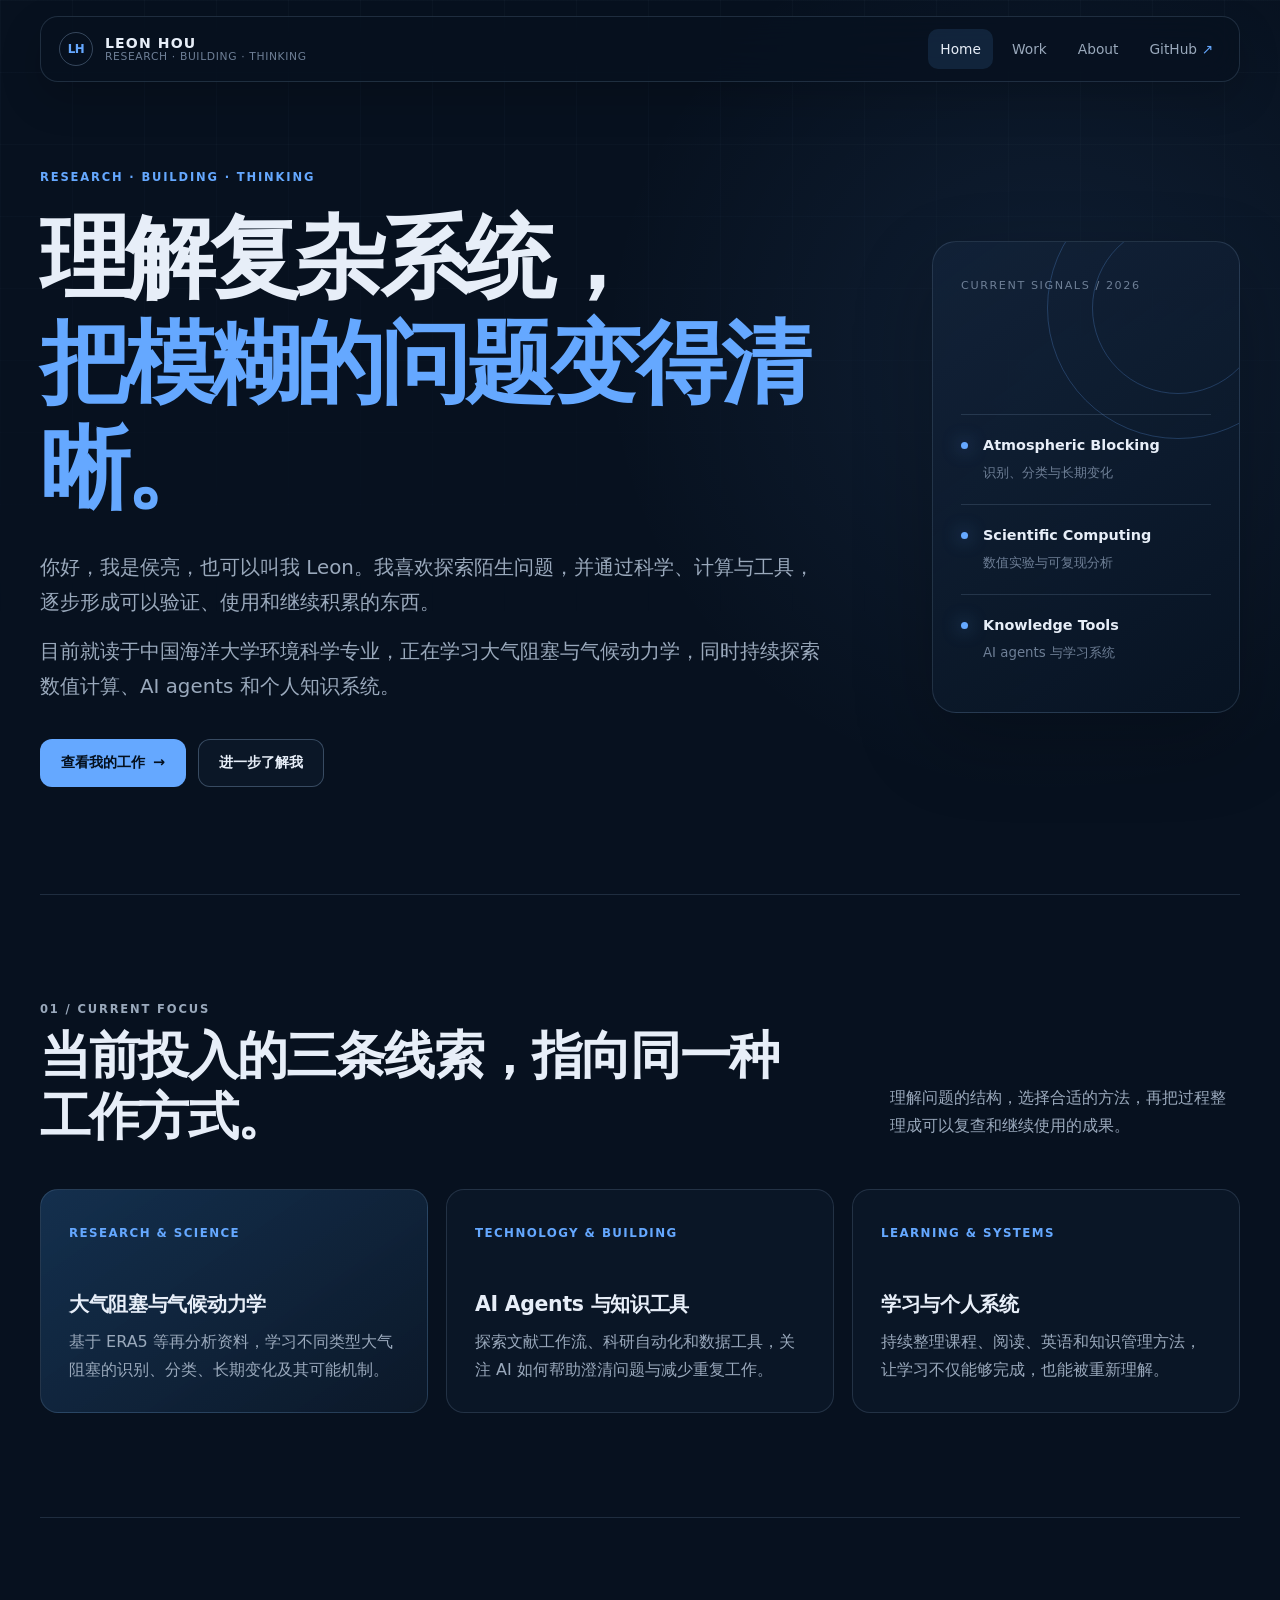
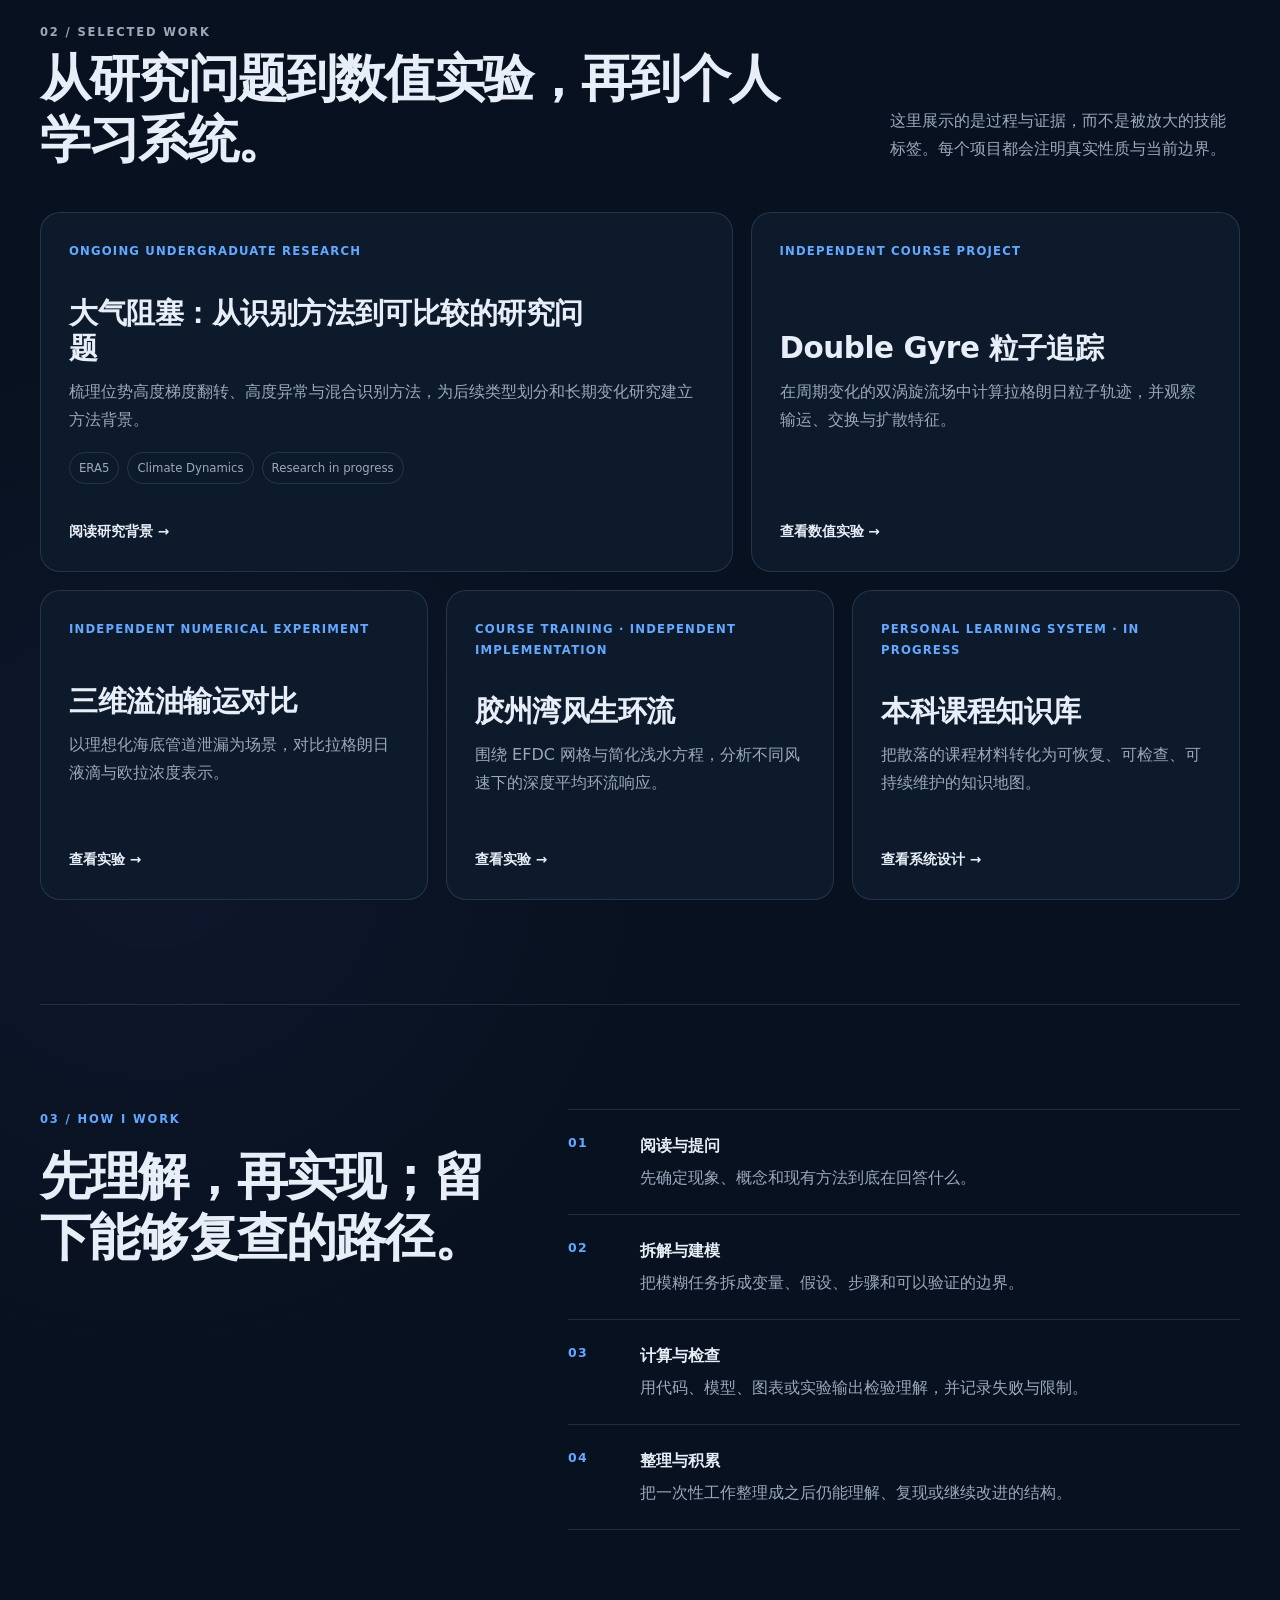
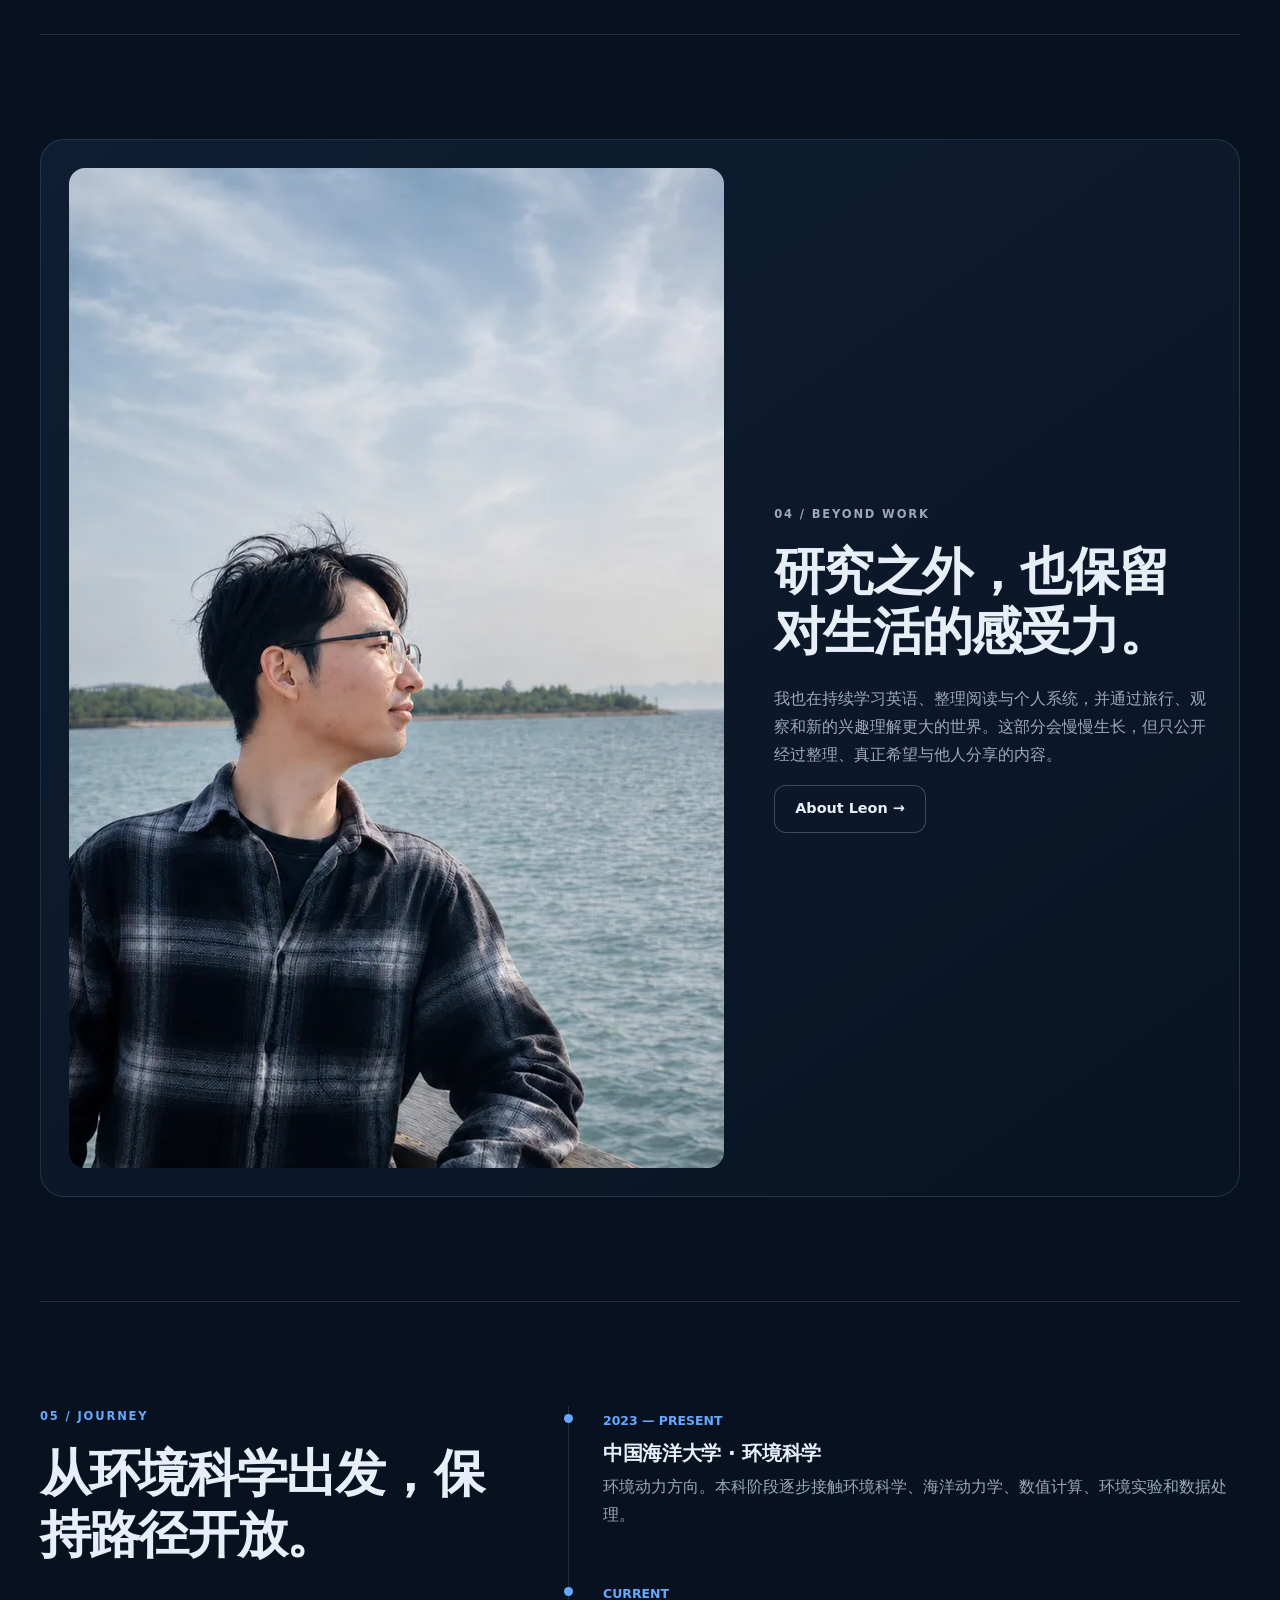
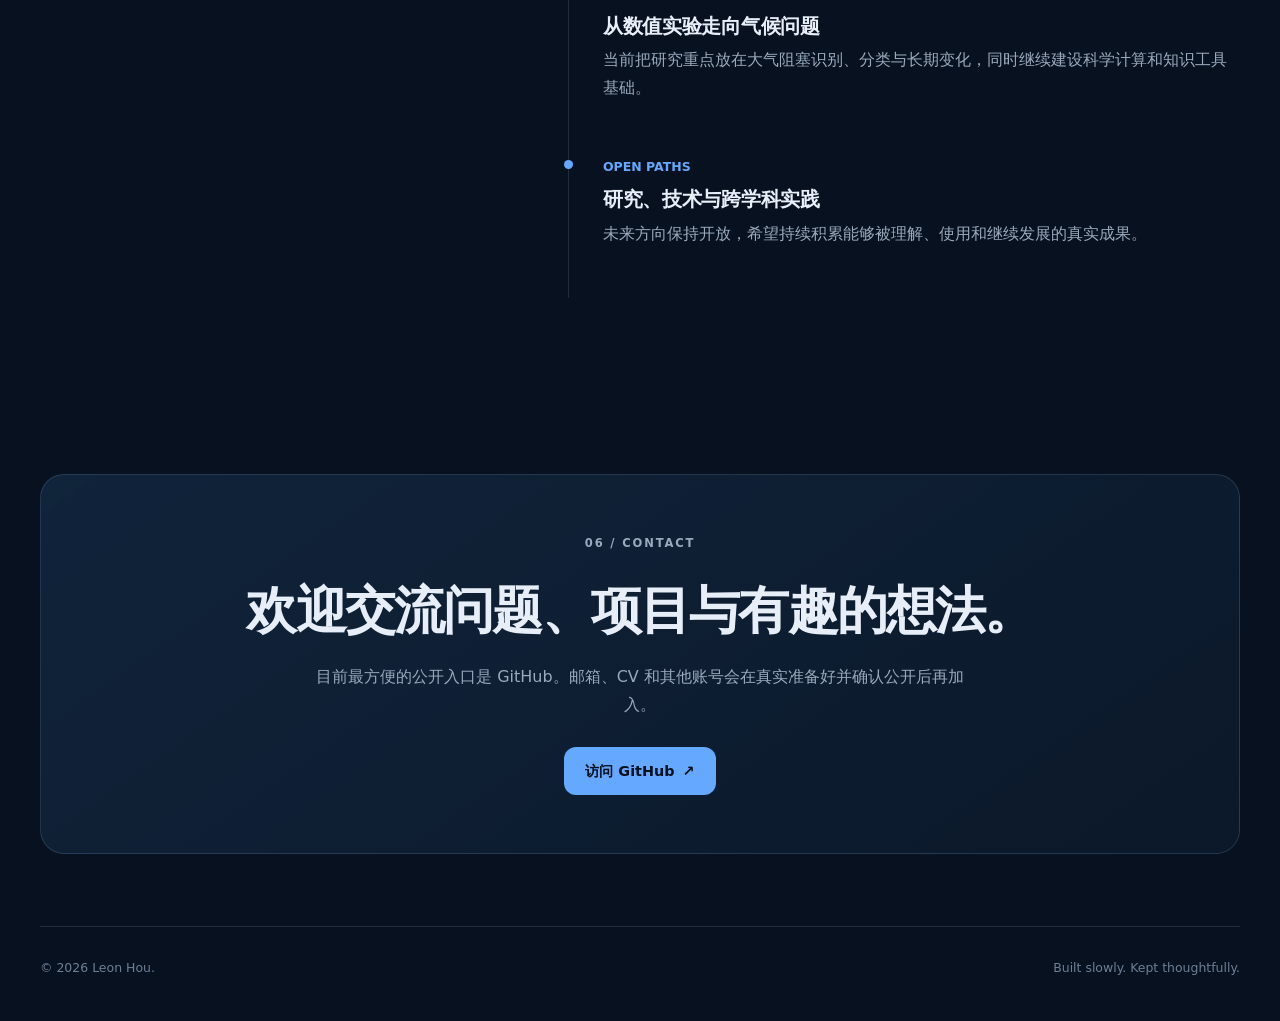
==== commit aa4dd0e8: "build personal portfolio v0.2" ====
--- a/index.html
+++ b/index.html
@@ -3,160 +3,134 @@
 <head>
   <meta charset="UTF-8">
   <meta name="viewport" content="width=device-width, initial-scale=1.0">
-  <meta name="description" content="侯亮（Leon）的长期个人主页，记录研究、技术构建、学习与思考，包括气候动力学、数值模拟、AI agents 和知识工具探索。">
-  <meta name="theme-color" content="#f5f2ea">
-  <title>Leon Hou | 侯亮</title>
-  <link rel="preconnect" href="https://fonts.googleapis.com">
-  <link rel="preconnect" href="https://fonts.gstatic.com" crossorigin>
-  <link href="https://fonts.googleapis.com/css2?family=Inter:wght@400;500;600;700&family=Noto+Serif+SC:wght@500;600;700&display=swap" rel="stylesheet">
+  <meta name="description" content="侯亮（Leon Hou）的长期个人主页，记录气候与环境研究、数值实验、技术构建、学习系统与个人思考。">
+  <meta name="theme-color" content="#07111f">
+  <meta property="og:title" content="Leon Hou | 侯亮">
+  <meta property="og:description" content="Research, building, learning and thinking — a long-term personal homepage.">
+  <meta property="og:type" content="website">
+  <meta property="og:url" content="https://leonyun107.github.io/">
+  <meta property="og:image" content="https://leonyun107.github.io/assets/images/leon-waterfront.webp">
+  <link rel="canonical" href="https://leonyun107.github.io/">
+  <link rel="icon" href="assets/favicon.svg" type="image/svg+xml">
   <link rel="stylesheet" href="styles.css">
+  <title>Leon Hou | Research, Building &amp; Thinking</title>
 </head>
 <body>
+  <a class="skip-link" href="#main-content">跳到主要内容</a>
   <header class="site-header">
-    <a class="brand" href="#top" aria-label="返回首页">Leon Hou</a>
+    <a class="brand" href="index.html" aria-label="Leon Hou 首页">
+      <span class="brand-mark" aria-hidden="true">LH</span>
+      <span class="brand-copy"><strong>LEON HOU</strong><small>RESEARCH · BUILDING · THINKING</small></span>
+    </a>
     <button class="menu-button" type="button" aria-expanded="false" aria-controls="main-nav">菜单</button>
-    <nav id="main-nav" aria-label="主导航">
-      <a href="#about">关于</a>
-      <a href="#focus">近况</a>
-      <a href="#work">作品</a>
-      <a href="#journey">经历</a>
-      <a href="#contact">联系</a>
+    <nav id="main-nav" class="site-nav" aria-label="主导航">
+      <a href="index.html" aria-current="page">Home</a>
+      <a href="projects/index.html">Work</a>
+      <a href="about.html">About</a>
+      <a class="nav-external" href="https://github.com/LEoNYun107" target="_blank" rel="noopener noreferrer">GitHub</a>
     </nav>
   </header>
 
-  <main id="top">
+  <main id="main-content">
     <section class="hero section-shell">
-      <div class="hero-copy">
-        <p class="eyebrow">RESEARCH · TECHNOLOGY · THINKING</p>
-        <h1>你好，我是侯亮。<br><span>也可以叫我 Leon。</span></h1>
-        <p class="lead">我喜欢理解复杂系统、探索陌生问题，并用科学、计算与 AI，把模糊的想法变成清晰、可实现的东西。</p>
-        <p class="lead">目前我在中国海洋大学学习环境科学（环境动力方向），正在围绕大气阻塞与气候动力学开展科研训练，同时也持续探索 AI agents、数据工具和个人知识系统。</p>
+      <div>
+        <p class="eyebrow">RESEARCH · BUILDING · THINKING</p>
+        <h1>理解复杂系统，<br><span>把模糊的问题变得清晰。</span></h1>
+        <p class="lead">你好，我是侯亮，也可以叫我 Leon。我喜欢探索陌生问题，并通过科学、计算与工具，逐步形成可以验证、使用和继续积累的东西。</p>
+        <p class="lead">目前就读于中国海洋大学环境科学专业，正在学习大气阻塞与气候动力学，同时持续探索数值计算、AI agents 和个人知识系统。</p>
         <div class="hero-actions">
-          <a class="button primary" href="#work">看看我在做什么</a>
-          <a class="button secondary" href="https://github.com/LEoNYun107" target="_blank" rel="noopener noreferrer">GitHub ↗</a>
+          <a class="button button-primary" href="projects/index.html">查看我的工作 <span aria-hidden="true">→</span></a>
+          <a class="button button-secondary" href="about.html">进一步了解我</a>
         </div>
       </div>
-      <aside class="hero-card" aria-label="个人简介">
-        <img src="https://avatars.githubusercontent.com/u/148601316?v=4" alt="Leon 的 GitHub 头像">
-        <div>
-          <strong>侯亮 · Leon Hou</strong>
-          <p>Environmental Science Undergraduate</p>
-          <p>Ocean University of China</p>
+      <aside class="observatory-panel" aria-label="当前关注方向">
+        <span class="panel-label">CURRENT SIGNALS / 2026</span>
+        <div class="signal-list">
+          <div class="signal"><span class="signal-dot" aria-hidden="true"></span><div><strong>Atmospheric Blocking</strong><small>识别、分类与长期变化</small></div></div>
+          <div class="signal"><span class="signal-dot" aria-hidden="true"></span><div><strong>Scientific Computing</strong><small>数值实验与可复现分析</small></div></div>
+          <div class="signal"><span class="signal-dot" aria-hidden="true"></span><div><strong>Knowledge Tools</strong><small>AI agents 与学习系统</small></div></div>
         </div>
       </aside>
     </section>
 
-    <section id="about" class="section-shell two-column">
-      <div>
-        <p class="section-number">01 / ABOUT</p>
-        <h2>在模糊问题中，寻找可以解释的结构。</h2>
+    <section id="focus" class="section-shell section-rule">
+      <div class="section-heading">
+        <div><p class="section-label">01 / CURRENT FOCUS</p><h2>当前投入的三条线索，指向同一种工作方式。</h2></div>
+        <p>理解问题的结构，选择合适的方法，再把过程整理成可以复查和继续使用的成果。</p>
       </div>
-      <div class="prose">
-        <p>
-          我对问题背后的结构感兴趣。面对还不清晰的现象、需求或想法，我会先阅读、拆解和提问，
-          再通过数据、模型、代码或工具逐步验证。
-        </p>
-        <p>
-          本科期间，环境科学、海洋动力学、数值计算与环境实验训练让我开始学习如何理解复杂系统。
-          这个网站会长期记录我的研究、构建、学习与思考，也为尚未出现的未来方向保留空间。
-        </p>
+      <div class="focus-grid">
+        <article class="focus-card"><span>RESEARCH &amp; SCIENCE</span><h3>大气阻塞与气候动力学</h3><p>基于 ERA5 等再分析资料，学习不同类型大气阻塞的识别、分类、长期变化及其可能机制。</p></article>
+        <article class="focus-card"><span>TECHNOLOGY &amp; BUILDING</span><h3>AI Agents 与知识工具</h3><p>探索文献工作流、科研自动化和数据工具，关注 AI 如何帮助澄清问题与减少重复工作。</p></article>
+        <article class="focus-card"><span>LEARNING &amp; SYSTEMS</span><h3>学习与个人系统</h3><p>持续整理课程、阅读、英语和知识管理方法，让学习不仅能够完成，也能被重新理解。</p></article>
       </div>
     </section>
 
-    <section id="focus" class="section-shell">
-      <p class="section-number">02 / CURRENT FOCUS</p>
+    <section id="work" class="section-shell section-rule">
       <div class="section-heading">
-        <h2>当前，我主要把时间投入三类彼此关联的事情。</h2>
-        <p>这些方向仍在发展中，也会随着我的学习不断更新。</p>
+        <div><p class="section-label">02 / SELECTED WORK</p><h2>从研究问题到数值实验，再到个人学习系统。</h2></div>
+        <p>这里展示的是过程与证据，而不是被放大的技能标签。每个项目都会注明真实性质与当前边界。</p>
       </div>
-      <div class="card-grid">
-        <article class="card featured">
-          <span>Research &amp; Science</span>
-          <h3>大气阻塞与气候动力学</h3>
-          <p>基于 ERA5 等再分析资料，学习不同类型大气阻塞的识别、分类、长期变化及其可能机制。</p>
-          <ul>
-            <li>位势高度异常与梯度翻转</li>
-            <li>阻塞振幅、范围与持续时间</li>
-            <li>类型划分、移动特征与长期变化</li>
-          </ul>
-        </article>
-        <article class="card">
-          <span>Technology &amp; Building</span>
-          <h3>AI Agents 与知识工具</h3>
-          <p>探索 AI agents、文献工作流、科研自动化和数据工具，思考它们如何帮助理解问题、减少重复工作并完成实际任务。</p>
-        </article>
-        <article class="card">
-          <span>Learning &amp; Systems</span>
-          <h3>学习与个人系统</h3>
-          <p>持续积累阅读、英语、知识管理和个人学习系统，让学习过程更清晰、更可持续，也为新的兴趣和方向保留空间。</p>
-        </article>
+      <div class="work-grid">
+        <a class="work-card work-card-large" href="projects/atmospheric-blocking.html">
+          <span class="work-meta">Ongoing Undergraduate Research</span>
+          <div><h3>大气阻塞：从识别方法到可比较的研究问题</h3><p>梳理位势高度梯度翻转、高度异常与混合识别方法，为后续类型划分和长期变化研究建立方法背景。</p><ul class="tag-list"><li>ERA5</li><li>Climate Dynamics</li><li>Research in progress</li></ul></div>
+          <span class="work-link">阅读研究背景 →</span>
+        </a>
+        <a class="work-card work-card-medium" href="projects/double-gyre.html">
+          <span class="work-meta">Independent Course Project</span>
+          <div><h3>Double Gyre 粒子追踪</h3><p>在周期变化的双涡旋流场中计算拉格朗日粒子轨迹，并观察输运、交换与扩散特征。</p></div>
+          <span class="work-link">查看数值实验 →</span>
+        </a>
+        <a class="work-card work-card-third" href="projects/oil-transport.html">
+          <span class="work-meta">Independent Numerical Experiment</span>
+          <div><h3>三维溢油输运对比</h3><p>以理想化海底管道泄漏为场景，对比拉格朗日液滴与欧拉浓度表示。</p></div>
+          <span class="work-link">查看实验 →</span>
+        </a>
+        <a class="work-card work-card-third" href="projects/jiaozhou-bay-circulation.html">
+          <span class="work-meta">Course Training · Independent Implementation</span>
+          <div><h3>胶州湾风生环流</h3><p>围绕 EFDC 网格与简化浅水方程，分析不同风速下的深度平均环流响应。</p></div>
+          <span class="work-link">查看实验 →</span>
+        </a>
+        <a class="work-card work-card-third" href="projects/course-knowledge-base.html">
+          <span class="work-meta">Personal Learning System · In Progress</span>
+          <div><h3>本科课程知识库</h3><p>把散落的课程材料转化为可恢复、可检查、可持续维护的知识地图。</p></div>
+          <span class="work-link">查看系统设计 →</span>
+        </a>
       </div>
     </section>
 
-    <section id="work" class="section-shell">
-      <p class="section-number">03 / SELECTED WORK</p>
-      <div class="section-heading">
-        <h2>一些正在积累的工作</h2>
-      </div>
-      <div class="project-list">
-        <article class="project">
-          <div class="project-meta">2026 · Undergraduate Research</div>
-          <div>
-            <h3>不同类型大气阻塞的长期变化及机制</h3>
-            <p>围绕再分析资料、阻塞事件识别、类型划分与统计特征开展本科研究训练，并尝试建立可复现的分析流程。</p>
-            <div class="tags"><span>ERA5</span><span>Python</span><span>Climate Dynamics</span></div>
-          </div>
-        </article>
-        <article class="project">
-          <div class="project-meta">2024–2026 · Provincial Undergraduate Research Project</div>
-          <div>
-            <h3>生物炭对典型叶菜吸收 UV-328 的影响</h3>
-            <p>作为省级大学生创新创业训练项目核心成员，参与文献调研、实验设计、样品测试、数据处理、图表绘制和结题报告撰写。</p>
-            <div class="tags"><span>Environmental Chemistry</span><span>EEM</span><span>Data Analysis</span></div>
-          </div>
-        </article>
-        <article class="project">
-          <div class="project-meta">Course Projects &amp; Research Training</div>
-          <div>
-            <h3>海洋动力学与环境数值实验</h3>
-            <p>在课程项目与研究训练中完成 Double Gyre 粒子追踪、三维溢油输运对比，以及 EFDC 潮流与风生流模拟等数值实验。</p>
-            <div class="tags"><span>Numerical Experiments</span><span>Python / MATLAB</span><span>EFDC</span></div>
-          </div>
-        </article>
+    <section class="section-shell section-rule two-column">
+      <div><p class="section-label">03 / HOW I WORK</p><h2>先理解，再实现；留下能够复查的路径。</h2></div>
+      <ol class="process-list">
+        <li><div><strong>阅读与提问</strong><p>先确定现象、概念和现有方法到底在回答什么。</p></div></li>
+        <li><div><strong>拆解与建模</strong><p>把模糊任务拆成变量、假设、步骤和可以验证的边界。</p></div></li>
+        <li><div><strong>计算与检查</strong><p>用代码、模型、图表或实验输出检验理解，并记录失败与限制。</p></div></li>
+        <li><div><strong>整理与积累</strong><p>把一次性工作整理成之后仍能理解、复现或继续改进的结构。</p></div></li>
+      </ol>
+    </section>
+
+    <section class="section-shell section-rule">
+      <div class="life-panel">
+        <img src="assets/images/leon-waterfront.webp" width="1000" height="1000" loading="lazy" alt="Leon 在湖边步道眺望水面">
+        <div><p class="section-label">04 / BEYOND WORK</p><h2>研究之外，也保留对生活的感受力。</h2><p>我也在持续学习英语、整理阅读与个人系统，并通过旅行、观察和新的兴趣理解更大的世界。这部分会慢慢生长，但只公开经过整理、真正希望与他人分享的内容。</p><a class="button button-secondary" href="about.html">About Leon →</a></div>
       </div>
     </section>
 
-    <section id="journey" class="section-shell two-column">
-      <div>
-        <p class="section-number">04 / JOURNEY</p>
-        <h2>从环境科学出发，持续探索问题、工具与可能性。</h2>
-      </div>
-      <div class="timeline">
-        <div class="timeline-item">
-          <time>2023 — Present</time>
-          <h3>中国海洋大学</h3>
-          <p>环境科学专业，环境动力方向。学习数值计算、物理海洋学、环境监测与地球系统相关课程，并逐步形成对复杂系统和计算方法的兴趣。</p>
-        </div>
-        <div class="timeline-item">
-          <time>Open Paths</time>
-          <h3>持续学习与跨学科实践</h3>
-          <p>未来希望继续在研究、技术、工具和跨学科项目中积累经验，保持对复杂系统、真实问题与可用成果的关注，而不预设唯一的职业路径。</p>
-        </div>
+    <section class="section-shell section-rule two-column">
+      <div><p class="section-label">05 / JOURNEY</p><h2>从环境科学出发，保持路径开放。</h2></div>
+      <div class="journey-line">
+        <article class="journey-item"><time>2023 — PRESENT</time><h3>中国海洋大学 · 环境科学</h3><p>环境动力方向。本科阶段逐步接触环境科学、海洋动力学、数值计算、环境实验和数据处理。</p></article>
+        <article class="journey-item"><time>CURRENT</time><h3>从数值实验走向气候问题</h3><p>当前把研究重点放在大气阻塞识别、分类与长期变化，同时继续建设科学计算和知识工具基础。</p></article>
+        <article class="journey-item"><time>OPEN PATHS</time><h3>研究、技术与跨学科实践</h3><p>未来方向保持开放，希望持续积累能够被理解、使用和继续发展的真实成果。</p></article>
       </div>
     </section>
 
-    <section id="contact" class="section-shell contact-panel">
-      <p class="section-number">05 / CONTACT</p>
-      <h2>欢迎交流问题、项目与有趣的想法。</h2>
-      <p>目前最方便的公开联系方式是 GitHub。未来也会逐步加入经过确认的作品、文章和联系入口。</p>
-      <a class="button primary" href="https://github.com/LEoNYun107" target="_blank" rel="noopener noreferrer">访问我的 GitHub ↗</a>
+    <section id="contact" class="section-shell section-compact">
+      <div class="contact-panel"><p class="section-label">06 / CONTACT</p><h2>欢迎交流问题、项目与有趣的想法。</h2><p>目前最方便的公开入口是 GitHub。邮箱、CV 和其他账号会在真实准备好并确认公开后再加入。</p><a class="button button-primary" href="https://github.com/LEoNYun107" target="_blank" rel="noopener noreferrer">访问 GitHub <span aria-hidden="true">↗</span></a></div>
     </section>
   </main>
 
-  <footer>
-    <p>© <span id="year"></span> Leon Hou. Built slowly, kept thoughtfully.</p>
-  </footer>
-
+  <footer class="site-footer"><p>© <span id="year"></span> Leon Hou.</p><p>Built slowly. Kept thoughtfully.</p></footer>
   <script src="script.js"></script>
 </body>
 </html>
--- a/styles.css
+++ b/styles.css
@@ -1,268 +1,675 @@
 :root {
-  --bg: #f5f2ea;
-  --surface: #fffdf8;
-  --text: #17221d;
-  --muted: #66716b;
-  --line: #d8d9cf;
-  --accent: #315d4b;
-  --accent-soft: #dfe9e2;
-  --max-width: 1180px;
-  --serif: "Noto Serif SC", Georgia, serif;
-  --sans: "Inter", "PingFang SC", "Microsoft YaHei", sans-serif;
+  color-scheme: dark;
+  --bg: #07111f;
+  --bg-deep: #040b14;
+  --surface: #0d1a2b;
+  --surface-raised: #122238;
+  --surface-soft: #0a1727;
+  --text: #e7eef8;
+  --muted: #9aa9bc;
+  --faint: #6e7f96;
+  --line: rgba(145, 175, 210, .18);
+  --line-strong: rgba(145, 175, 210, .34);
+  --accent: #65a8ff;
+  --accent-secondary: #8c7cff;
+  --accent-soft: rgba(101, 168, 255, .12);
+  --max-width: 1200px;
+  --reading-width: 760px;
+  --sans: Inter, ui-sans-serif, system-ui, -apple-system, BlinkMacSystemFont, "Segoe UI", "PingFang SC", "Microsoft YaHei", sans-serif;
+  --serif: "Iowan Old Style", "Noto Serif SC", "Songti SC", Georgia, serif;
+  --shadow: 0 30px 80px rgba(0, 0, 0, .24);
 }
 
 * { box-sizing: border-box; }
-html { scroll-behavior: smooth; }
+
+html {
+  scroll-behavior: smooth;
+  scroll-padding-top: 110px;
+}
+
 body {
   margin: 0;
-  background: var(--bg);
+  min-width: 320px;
+  background:
+    radial-gradient(circle at 82% 6%, rgba(101, 168, 255, .09), transparent 28rem),
+    radial-gradient(circle at 12% 42%, rgba(140, 124, 255, .06), transparent 32rem),
+    var(--bg);
   color: var(--text);
   font-family: var(--sans);
   line-height: 1.75;
 }
+
+body::before {
+  position: fixed;
+  inset: 0;
+  z-index: -1;
+  background-image:
+    linear-gradient(rgba(145, 175, 210, .035) 1px, transparent 1px),
+    linear-gradient(90deg, rgba(145, 175, 210, .035) 1px, transparent 1px);
+  background-size: 72px 72px;
+  mask-image: linear-gradient(to bottom, black, transparent 72%);
+  content: "";
+  pointer-events: none;
+}
+
 a { color: inherit; }
+button, a { -webkit-tap-highlight-color: transparent; }
+
 a:focus-visible,
 button:focus-visible {
   outline: 3px solid var(--accent);
-  outline-offset: 3px;
-}
-img { max-width: 100%; display: block; }
+  outline-offset: 4px;
+}
+
+img {
+  display: block;
+  max-width: 100%;
+}
+
+p, ul, ol { margin-top: 0; }
+
+.skip-link {
+  position: fixed;
+  left: 16px;
+  top: -80px;
+  z-index: 100;
+  padding: 10px 14px;
+  border-radius: 10px;
+  background: var(--text);
+  color: var(--bg);
+  text-decoration: none;
+}
+
+.skip-link:focus { top: 16px; }
 
 .site-header {
   position: sticky;
-  top: 0;
-  z-index: 10;
+  top: 16px;
+  z-index: 20;
   width: min(calc(100% - 40px), var(--max-width));
-  margin: 18px auto 0;
-  padding: 14px 18px;
+  margin: 16px auto 0;
+  padding: 12px 14px 12px 18px;
   display: flex;
   align-items: center;
   justify-content: space-between;
-  border: 1px solid rgba(49, 93, 75, .18);
+  border: 1px solid var(--line);
   border-radius: 18px;
-  background: rgba(245, 242, 234, .88);
+  background: rgba(7, 17, 31, .78);
+  box-shadow: 0 16px 40px rgba(0, 0, 0, .18);
   backdrop-filter: blur(18px);
 }
+
 .brand {
+  display: inline-flex;
+  align-items: center;
+  gap: 12px;
   text-decoration: none;
-  font-weight: 700;
-  letter-spacing: -.02em;
-}
-nav { display: flex; gap: 24px; }
-nav a {
+}
+
+.brand-mark {
+  width: 34px;
+  height: 34px;
+  display: grid;
+  place-items: center;
+  border: 1px solid var(--line-strong);
+  border-radius: 50%;
+  color: var(--accent);
+  font-size: .74rem;
+  font-weight: 800;
+  letter-spacing: -.04em;
+}
+
+.brand-copy { display: grid; line-height: 1.15; }
+.brand-copy strong { font-size: .88rem; letter-spacing: .08em; }
+.brand-copy small { color: var(--faint); font-size: .67rem; letter-spacing: .06em; }
+
+.site-nav {
+  display: flex;
+  align-items: center;
+  gap: 7px;
+}
+
+.site-nav a {
+  padding: 8px 12px;
+  border-radius: 10px;
+  color: var(--muted);
+  font-size: .86rem;
   text-decoration: none;
-  color: var(--muted);
-  font-size: .92rem;
-}
-nav a:hover { color: var(--accent); }
-.menu-button { display: none; }
+}
+
+.site-nav a:hover,
+.site-nav a[aria-current="page"] {
+  background: var(--accent-soft);
+  color: var(--text);
+}
+
+.nav-external::after { content: " ↗"; color: var(--accent); }
+
+.menu-button {
+  display: none;
+  min-width: 44px;
+  min-height: 44px;
+  border: 1px solid var(--line);
+  border-radius: 12px;
+  background: var(--surface);
+  color: var(--text);
+  font: inherit;
+}
 
 .section-shell {
   width: min(calc(100% - 40px), var(--max-width));
   margin: 0 auto;
-  padding: 112px 0;
-}
-.hero {
-  min-height: 82vh;
-  display: grid;
-  grid-template-columns: 1.55fr .75fr;
-  gap: 70px;
-  align-items: center;
-}
-.eyebrow, .section-number {
+  padding: 104px 0;
+}
+
+.section-compact { padding-top: 72px; padding-bottom: 72px; }
+.section-rule { border-top: 1px solid var(--line); }
+
+.eyebrow,
+.section-label,
+.project-kicker {
+  margin-bottom: 18px;
   color: var(--accent);
-  font-size: .78rem;
-  font-weight: 700;
+  font-size: .72rem;
+  font-weight: 750;
   letter-spacing: .16em;
-}
-h1, h2, h3 { margin-top: 0; line-height: 1.25; }
+  text-transform: uppercase;
+}
+
+h1, h2, h3 {
+  margin-top: 0;
+  color: var(--text);
+  line-height: 1.18;
+}
+
 h1 {
   margin-bottom: 28px;
   font-family: var(--serif);
-  font-size: clamp(3.3rem, 7vw, 6.8rem);
+  font-size: clamp(3rem, 7vw, 6.4rem);
+  font-weight: 600;
   letter-spacing: -.055em;
 }
+
 h1 span { color: var(--accent); }
+
 h2 {
+  margin-bottom: 22px;
   font-family: var(--serif);
-  font-size: clamp(2rem, 4vw, 3.6rem);
+  font-size: clamp(2rem, 4vw, 3.65rem);
+  font-weight: 600;
   letter-spacing: -.035em;
 }
-h3 { font-size: 1.25rem; }
+
+h3 { margin-bottom: 12px; font-size: 1.28rem; letter-spacing: -.015em; }
+
 .lead {
-  max-width: 760px;
+  max-width: 780px;
+  margin-bottom: 15px;
   color: var(--muted);
-  font-size: 1.15rem;
-}
+  font-size: clamp(1.05rem, 1.8vw, 1.24rem);
+}
+
+.quiet { color: var(--muted); }
+.fine-print { color: var(--faint); font-size: .82rem; }
+.reading { max-width: var(--reading-width); }
+.reading p, .reading li { color: var(--muted); }
+.reading strong { color: var(--text); }
+
+.hero {
+  min-height: calc(100vh - 88px);
+  padding-top: 82px;
+  display: grid;
+  grid-template-columns: minmax(0, 1.45fr) minmax(300px, .55fr);
+  gap: 80px;
+  align-items: center;
+}
+
+.hero h1 { max-width: 900px; }
+
 .hero-actions {
+  margin-top: 34px;
   display: flex;
-  gap: 14px;
-  margin-top: 36px;
   flex-wrap: wrap;
-}
+  gap: 12px;
+}
+
 .button {
+  min-height: 48px;
+  padding: 0 20px;
   display: inline-flex;
   align-items: center;
   justify-content: center;
-  min-height: 46px;
-  padding: 0 20px;
+  gap: 8px;
+  border: 1px solid transparent;
+  border-radius: 12px;
+  font-size: .9rem;
+  font-weight: 700;
+  text-decoration: none;
+  transition: transform 180ms ease, border-color 180ms ease, background 180ms ease;
+}
+
+.button:hover { transform: translateY(-2px); }
+.button-primary { background: var(--accent); color: #04101e; }
+.button-secondary { border-color: var(--line-strong); background: rgba(13, 26, 43, .7); }
+
+.observatory-panel {
+  position: relative;
+  min-height: 430px;
+  padding: 28px;
+  overflow: hidden;
+  border: 1px solid var(--line);
+  border-radius: 24px;
+  background: linear-gradient(145deg, rgba(18, 34, 56, .94), rgba(8, 20, 35, .8));
+  box-shadow: var(--shadow);
+}
+
+.observatory-panel::before,
+.observatory-panel::after {
+  position: absolute;
+  border: 1px solid rgba(101, 168, 255, .24);
+  border-radius: 50%;
+  content: "";
+}
+
+.observatory-panel::before { width: 260px; height: 260px; right: -70px; top: -65px; }
+.observatory-panel::after { width: 170px; height: 170px; right: -25px; top: -20px; }
+
+.panel-label { color: var(--faint); font-size: .7rem; letter-spacing: .14em; text-transform: uppercase; }
+
+.signal-list {
+  position: relative;
+  z-index: 1;
+  margin-top: 116px;
+  display: grid;
+  gap: 0;
+}
+
+.signal {
+  padding: 18px 0;
+  display: grid;
+  grid-template-columns: 10px 1fr;
+  gap: 12px;
+  border-top: 1px solid var(--line);
+}
+
+.signal-dot {
+  width: 7px;
+  height: 7px;
+  margin-top: 9px;
+  border-radius: 50%;
+  background: var(--accent);
+  box-shadow: 0 0 18px rgba(101, 168, 255, .7);
+}
+
+.signal strong { display: block; font-size: .9rem; }
+.signal small { color: var(--faint); }
+
+.section-heading {
+  margin-bottom: 42px;
+  display: grid;
+  grid-template-columns: minmax(0, 1.25fr) minmax(260px, .55fr);
+  gap: 54px;
+  align-items: end;
+}
+
+.section-heading h2 { margin-bottom: 0; max-width: 760px; }
+.section-heading p { margin-bottom: 7px; color: var(--muted); }
+
+.focus-grid,
+.work-grid,
+.principle-grid {
+  display: grid;
+  gap: 18px;
+}
+
+.focus-grid { grid-template-columns: repeat(3, 1fr); }
+.work-grid { grid-template-columns: repeat(12, 1fr); }
+.principle-grid { grid-template-columns: repeat(4, 1fr); }
+
+.focus-card,
+.principle-card,
+.fact-card {
+  padding: 28px;
+  border: 1px solid var(--line);
+  border-radius: 18px;
+  background: rgba(13, 26, 43, .64);
+}
+
+.focus-card:first-child { background: linear-gradient(145deg, rgba(31, 74, 118, .54), rgba(13, 26, 43, .82)); }
+.focus-card span, .principle-card span { color: var(--accent); font-size: .74rem; font-weight: 750; letter-spacing: .12em; }
+.focus-card h3 { margin-top: 46px; }
+.focus-card p, .principle-card p, .fact-card p { margin-bottom: 0; color: var(--muted); }
+
+.work-card {
+  min-height: 360px;
+  padding: 28px;
+  display: flex;
+  flex-direction: column;
+  justify-content: space-between;
+  overflow: hidden;
+  border: 1px solid var(--line);
+  border-radius: 20px;
+  background: var(--surface);
+  text-decoration: none;
+  transition: transform 200ms ease, border-color 200ms ease, background 200ms ease;
+}
+
+.work-card:hover {
+  transform: translateY(-4px);
+  border-color: var(--line-strong);
+  background: var(--surface-raised);
+}
+
+.work-card-large { grid-column: span 7; }
+.work-card-medium { grid-column: span 5; }
+.work-card-third { grid-column: span 4; min-height: 310px; }
+.work-card h3 { max-width: 520px; font-size: clamp(1.45rem, 2.3vw, 2.25rem); }
+.work-card p { color: var(--muted); }
+.work-meta { color: var(--accent); font-size: .73rem; font-weight: 700; letter-spacing: .1em; text-transform: uppercase; }
+.work-link { color: var(--text); font-size: .86rem; font-weight: 700; }
+
+.tag-list {
+  margin: 18px 0 0;
+  padding: 0;
+  display: flex;
+  flex-wrap: wrap;
+  gap: 8px;
+  list-style: none;
+}
+
+.tag-list li,
+.tag {
+  padding: 5px 9px;
+  border: 1px solid var(--line);
   border-radius: 999px;
-  text-decoration: none;
-  font-weight: 600;
-}
-.button.primary { background: var(--accent); color: white; }
-.button.secondary { border: 1px solid var(--line); background: var(--surface); }
-.hero-card {
-  padding: 22px;
-  border: 1px solid var(--line);
-  border-radius: 28px;
-  background: var(--surface);
-  transform: rotate(1.5deg);
-  box-shadow: 0 24px 60px rgba(23, 34, 29, .08);
-}
-.hero-card img {
-  aspect-ratio: 1;
+  color: var(--muted);
+  font-size: .73rem;
+}
+
+.two-column {
+  display: grid;
+  grid-template-columns: minmax(0, .8fr) minmax(0, 1.2fr);
+  gap: 80px;
+}
+
+.process-list {
+  margin: 0;
+  padding: 0;
+  counter-reset: process;
+  border-top: 1px solid var(--line);
+  list-style: none;
+}
+
+.process-list li {
+  padding: 22px 0;
+  display: grid;
+  grid-template-columns: 52px 1fr;
+  gap: 20px;
+  border-bottom: 1px solid var(--line);
+  counter-increment: process;
+}
+
+.process-list li::before {
+  color: var(--accent);
+  content: "0" counter(process);
+  font-size: .78rem;
+  font-weight: 750;
+  letter-spacing: .1em;
+}
+
+.process-list strong { display: block; margin-bottom: 4px; }
+.process-list p { margin-bottom: 0; color: var(--muted); }
+
+.life-panel {
+  padding: 28px;
+  display: grid;
+  grid-template-columns: minmax(0, 1.2fr) minmax(280px, .8fr);
+  gap: 50px;
+  align-items: center;
+  border: 1px solid var(--line);
+  border-radius: 24px;
+  background: linear-gradient(145deg, rgba(18, 34, 56, .76), rgba(9, 21, 36, .9));
+}
+
+.life-panel img {
+  width: 100%;
+  aspect-ratio: 16 / 10;
   object-fit: cover;
-  border-radius: 20px;
-  filter: saturate(.88);
-}
-.hero-card div { padding: 20px 4px 2px; }
-.hero-card p { margin: 3px 0; color: var(--muted); font-size: .9rem; }
-
-.two-column {
-  display: grid;
-  grid-template-columns: .9fr 1.1fr;
-  gap: 90px;
-  border-top: 1px solid var(--line);
-}
-.prose { color: var(--muted); font-size: 1.07rem; }
-.section-heading {
+  object-position: center 61%;
+  border-radius: 16px;
+}
+
+.life-panel p { color: var(--muted); }
+
+.journey-line { border-left: 1px solid var(--line); }
+.journey-item { position: relative; padding: 0 0 34px 34px; }
+.journey-item::before { position: absolute; left: -5px; top: 8px; width: 9px; height: 9px; border-radius: 50%; background: var(--accent); content: ""; }
+.journey-item time { color: var(--accent); font-size: .78rem; font-weight: 700; }
+.journey-item h3 { margin: 7px 0 8px; }
+.journey-item p { color: var(--muted); }
+
+.contact-panel {
+  padding: 58px;
+  border: 1px solid var(--line);
+  border-radius: 24px;
+  background: linear-gradient(145deg, rgba(20, 42, 68, .76), rgba(12, 25, 42, .94));
+  text-align: center;
+}
+
+.contact-panel h2 { max-width: 800px; margin-left: auto; margin-right: auto; }
+.contact-panel p { max-width: 650px; margin: 0 auto 28px; color: var(--muted); }
+
+.site-footer {
+  width: min(calc(100% - 40px), var(--max-width));
+  margin: 0 auto;
+  padding: 30px 0 42px;
   display: flex;
   justify-content: space-between;
-  align-items: end;
-  gap: 40px;
-  margin-bottom: 42px;
-}
-.section-heading h2 { margin-bottom: 0; }
-.section-heading p { max-width: 420px; color: var(--muted); }
-
-.card-grid {
-  display: grid;
-  grid-template-columns: repeat(3, 1fr);
-  gap: 18px;
-}
-.card {
-  min-height: 320px;
-  padding: 28px;
+  gap: 20px;
+  border-top: 1px solid var(--line);
+  color: var(--faint);
+  font-size: .78rem;
+}
+
+.site-footer p { margin: 0; }
+
+/* Interior pages */
+.page-hero {
+  padding-top: 100px;
+  padding-bottom: 72px;
+}
+
+.page-hero h1 { max-width: 980px; font-size: clamp(3rem, 6vw, 5.7rem); }
+.page-hero .lead { max-width: 800px; }
+
+.about-hero {
+  display: grid;
+  grid-template-columns: minmax(0, 1.05fr) minmax(330px, .65fr);
+  gap: 76px;
+  align-items: center;
+}
+
+.portrait-frame {
+  padding: 12px;
   border: 1px solid var(--line);
   border-radius: 24px;
   background: var(--surface);
-}
-.card.featured {
-  background: var(--accent);
-  color: white;
-}
-.card > span {
-  font-size: .74rem;
-  font-weight: 700;
-  letter-spacing: .12em;
-  text-transform: uppercase;
-  opacity: .7;
-}
-.card h3 { margin-top: 46px; font-size: 1.55rem; }
-.card p, .card li { opacity: .76; }
-.card ul { padding-left: 20px; }
-
-.project-list { border-top: 1px solid var(--line); }
-.project {
-  display: grid;
-  grid-template-columns: .65fr 1.35fr;
-  gap: 40px;
+  transform: rotate(1deg);
+}
+
+.portrait-frame img { width: 100%; aspect-ratio: 1; object-fit: cover; border-radius: 16px; }
+
+.facts-grid { display: grid; grid-template-columns: repeat(3, 1fr); gap: 16px; }
+.fact-card strong { display: block; margin-bottom: 8px; color: var(--accent); }
+
+.status-note {
+  padding: 22px 24px;
+  border-left: 3px solid var(--accent);
+  border-radius: 0 14px 14px 0;
+  background: var(--accent-soft);
+  color: var(--muted);
+}
+
+.status-note strong { color: var(--text); }
+
+.projects-intro {
+  display: grid;
+  grid-template-columns: minmax(0, 1.2fr) minmax(260px, .5fr);
+  gap: 64px;
+  align-items: end;
+}
+
+.project-index-list { border-top: 1px solid var(--line); }
+
+.project-index-item {
   padding: 34px 0;
+  display: grid;
+  grid-template-columns: 190px minmax(0, 1fr) 120px;
+  gap: 34px;
+  align-items: start;
   border-bottom: 1px solid var(--line);
-}
-.project-meta { color: var(--accent); font-size: .86rem; font-weight: 600; }
-.project p { max-width: 700px; color: var(--muted); }
-.tags { display: flex; flex-wrap: wrap; gap: 8px; }
-.tags span {
-  padding: 5px 10px;
-  border-radius: 999px;
-  background: var(--accent-soft);
-  color: var(--accent);
-  font-size: .78rem;
-}
-
-.timeline { border-left: 1px solid var(--line); padding-left: 34px; }
-.timeline-item { position: relative; margin-bottom: 42px; }
-.timeline-item::before {
-  content: "";
-  position: absolute;
-  left: -40px;
-  top: 9px;
-  width: 11px;
-  height: 11px;
-  border-radius: 50%;
-  background: var(--accent);
-}
-.timeline time { color: var(--accent); font-size: .84rem; font-weight: 600; }
-.timeline h3 { margin: 9px 0; }
-.timeline p { color: var(--muted); }
-
-.contact-panel {
-  margin-bottom: 80px;
-  padding: 70px;
-  border-radius: 32px;
-  background: var(--surface);
-  text-align: center;
-}
-.contact-panel h2 { max-width: 820px; margin-left: auto; margin-right: auto; }
-.contact-panel p { max-width: 680px; margin: 0 auto 30px; color: var(--muted); }
-
-footer {
-  width: min(calc(100% - 40px), var(--max-width));
-  margin: 0 auto;
-  padding: 0 0 36px;
-  color: var(--muted);
-  font-size: .84rem;
-}
-
-@media (max-width: 800px) {
-  .site-header { width: min(calc(100% - 24px), var(--max-width)); }
-  .menu-button {
-    display: block;
-    border: 1px solid var(--line);
-    border-radius: 999px;
-    background: var(--surface);
-    padding: 7px 13px;
-  }
-  nav {
+  text-decoration: none;
+}
+
+.project-index-item:hover h2 { color: var(--accent); }
+.project-index-item .work-meta { padding-top: 8px; }
+.project-index-item h2 { margin-bottom: 12px; font-family: var(--sans); font-size: clamp(1.55rem, 2.8vw, 2.4rem); transition: color 180ms ease; }
+.project-index-item p { max-width: 680px; margin-bottom: 0; color: var(--muted); }
+.project-index-item .work-link { padding-top: 7px; text-align: right; }
+
+.project-hero { padding-top: 92px; padding-bottom: 52px; }
+.project-hero h1 { max-width: 1000px; font-size: clamp(2.8rem, 6vw, 5.5rem); }
+.project-summary-en { max-width: 760px; margin-top: 22px; color: var(--faint); font-size: .95rem; }
+
+.project-meta-grid {
+  margin-top: 38px;
+  padding-top: 24px;
+  display: grid;
+  grid-template-columns: repeat(3, 1fr);
+  gap: 20px;
+  border-top: 1px solid var(--line);
+}
+
+.project-meta-grid dt { margin-bottom: 5px; color: var(--faint); font-size: .7rem; letter-spacing: .12em; text-transform: uppercase; }
+.project-meta-grid dd { margin: 0; color: var(--text); }
+
+.project-figure {
+  margin: 12px auto 0;
+  padding: 12px;
+  border: 1px solid var(--line);
+  border-radius: 20px;
+  background: #f6f7fa;
+}
+
+.project-figure img { width: 100%; border-radius: 12px; }
+.project-figure figcaption { padding: 12px 4px 2px; color: #4a596e; font-size: .78rem; }
+
+.project-content {
+  display: grid;
+  grid-template-columns: minmax(190px, .42fr) minmax(0, 1fr);
+  gap: 72px;
+  border-top: 1px solid var(--line);
+}
+
+.project-content > h2 { font-family: var(--sans); font-size: 1.15rem; letter-spacing: -.01em; }
+.project-content .reading h3 { margin-top: 32px; }
+
+.evidence-list { display: grid; gap: 12px; }
+.evidence-item { padding: 18px 20px; border: 1px solid var(--line); border-radius: 14px; background: rgba(13, 26, 43, .6); }
+.evidence-item strong { display: block; margin-bottom: 5px; }
+.evidence-item p { margin-bottom: 0; color: var(--muted); }
+
+.system-map {
+  padding: 28px;
+  display: grid;
+  grid-template-columns: repeat(4, 1fr);
+  gap: 12px;
+  border: 1px solid var(--line);
+  border-radius: 20px;
+  background: var(--surface-soft);
+}
+
+.system-node { position: relative; padding: 22px 18px; border: 1px solid var(--line); border-radius: 14px; background: var(--surface); }
+.system-node:not(:last-child)::after { position: absolute; right: -12px; top: 50%; z-index: 2; color: var(--accent); content: "→"; transform: translate(50%, -50%); }
+.system-node span { display: block; margin-bottom: 10px; color: var(--accent); font-size: .7rem; }
+.system-node strong { font-size: .9rem; }
+
+.next-project {
+  display: flex;
+  justify-content: space-between;
+  gap: 26px;
+  align-items: center;
+}
+
+.next-project h2 { margin-bottom: 8px; font-family: var(--sans); font-size: 1.55rem; }
+
+@media (max-width: 900px) {
+  .site-header { top: 10px; width: min(calc(100% - 24px), var(--max-width)); }
+  .menu-button { display: block; }
+  .site-nav {
     display: none;
     position: absolute;
-    top: 64px;
     left: 0;
     right: 0;
-    padding: 18px;
+    top: 64px;
+    padding: 12px;
     flex-direction: column;
+    align-items: stretch;
     border: 1px solid var(--line);
-    border-radius: 18px;
-    background: var(--surface);
+    border-radius: 16px;
+    background: rgba(7, 17, 31, .98);
+    box-shadow: var(--shadow);
   }
-  nav.open { display: flex; }
-  .section-shell { width: min(calc(100% - 28px), var(--max-width)); padding: 78px 0; }
-  .hero { min-height: auto; grid-template-columns: 1fr; gap: 40px; }
-  .hero-card { max-width: 360px; }
-  .two-column, .card-grid, .project { grid-template-columns: 1fr; gap: 28px; }
-  .section-heading { display: block; }
-  .card { min-height: auto; }
-  .contact-panel { padding: 48px 24px; }
+  .site-nav.open { display: flex; }
+  .site-nav a { padding: 12px; }
+  .hero, .about-hero { min-height: auto; grid-template-columns: 1fr; gap: 48px; }
+  .hero { padding-top: 88px; }
+  .observatory-panel { min-height: 340px; }
+  .signal-list { margin-top: 60px; }
+  .section-heading, .projects-intro { grid-template-columns: 1fr; gap: 18px; }
+  .focus-grid { grid-template-columns: 1fr; }
+  .focus-card h3 { margin-top: 24px; }
+  .work-card-large, .work-card-medium { grid-column: span 12; }
+  .work-card-third { grid-column: span 6; }
+  .principle-grid { grid-template-columns: repeat(2, 1fr); }
+  .life-panel { grid-template-columns: 1fr; }
+  .portrait-frame { max-width: 520px; }
+  .facts-grid { grid-template-columns: 1fr; }
+  .project-index-item { grid-template-columns: 150px 1fr; }
+  .project-index-item .work-link { display: none; }
+  .project-content { grid-template-columns: 1fr; gap: 20px; }
+  .project-meta-grid { grid-template-columns: 1fr 1fr; }
+  .system-map { grid-template-columns: 1fr 1fr; }
+  .system-node::after { display: none; }
+}
+
+@media (max-width: 620px) {
+  body::before { background-size: 44px 44px; }
+  .brand-copy small { display: none; }
+  .section-shell { width: min(calc(100% - 28px), var(--max-width)); padding: 76px 0; }
+  .section-compact { padding-top: 56px; padding-bottom: 56px; }
+  h1 { font-size: clamp(2.55rem, 13vw, 4rem); }
+  h2 { font-size: clamp(1.85rem, 9vw, 2.7rem); }
+  .hero { padding-top: 74px; }
+  .observatory-panel { min-height: 300px; padding: 22px; }
+  .focus-card, .principle-card, .fact-card, .work-card { padding: 22px; }
+  .work-card { min-height: 300px; }
+  .work-card-third { grid-column: span 12; min-height: 280px; }
+  .two-column, .principle-grid { grid-template-columns: 1fr; gap: 32px; }
+  .life-panel { padding: 16px; gap: 30px; }
+  .life-panel img { aspect-ratio: 4 / 3; }
+  .contact-panel { padding: 38px 20px; }
+  .site-footer { width: min(calc(100% - 28px), var(--max-width)); flex-direction: column; }
+  .project-index-item { grid-template-columns: 1fr; gap: 10px; }
+  .project-meta-grid { grid-template-columns: 1fr; }
+  .project-figure { margin-left: 10px; margin-right: 10px; padding: 7px; }
+  .system-map { grid-template-columns: 1fr; }
+  .next-project { align-items: flex-start; flex-direction: column; }
 }
 
 @media (prefers-reduced-motion: reduce) {
   html { scroll-behavior: auto; }
-
-  *,
-  *::before,
-  *::after {
+  *, *::before, *::after {
     animation-duration: .01ms !important;
     animation-iteration-count: 1 !important;
     scroll-behavior: auto !important;
